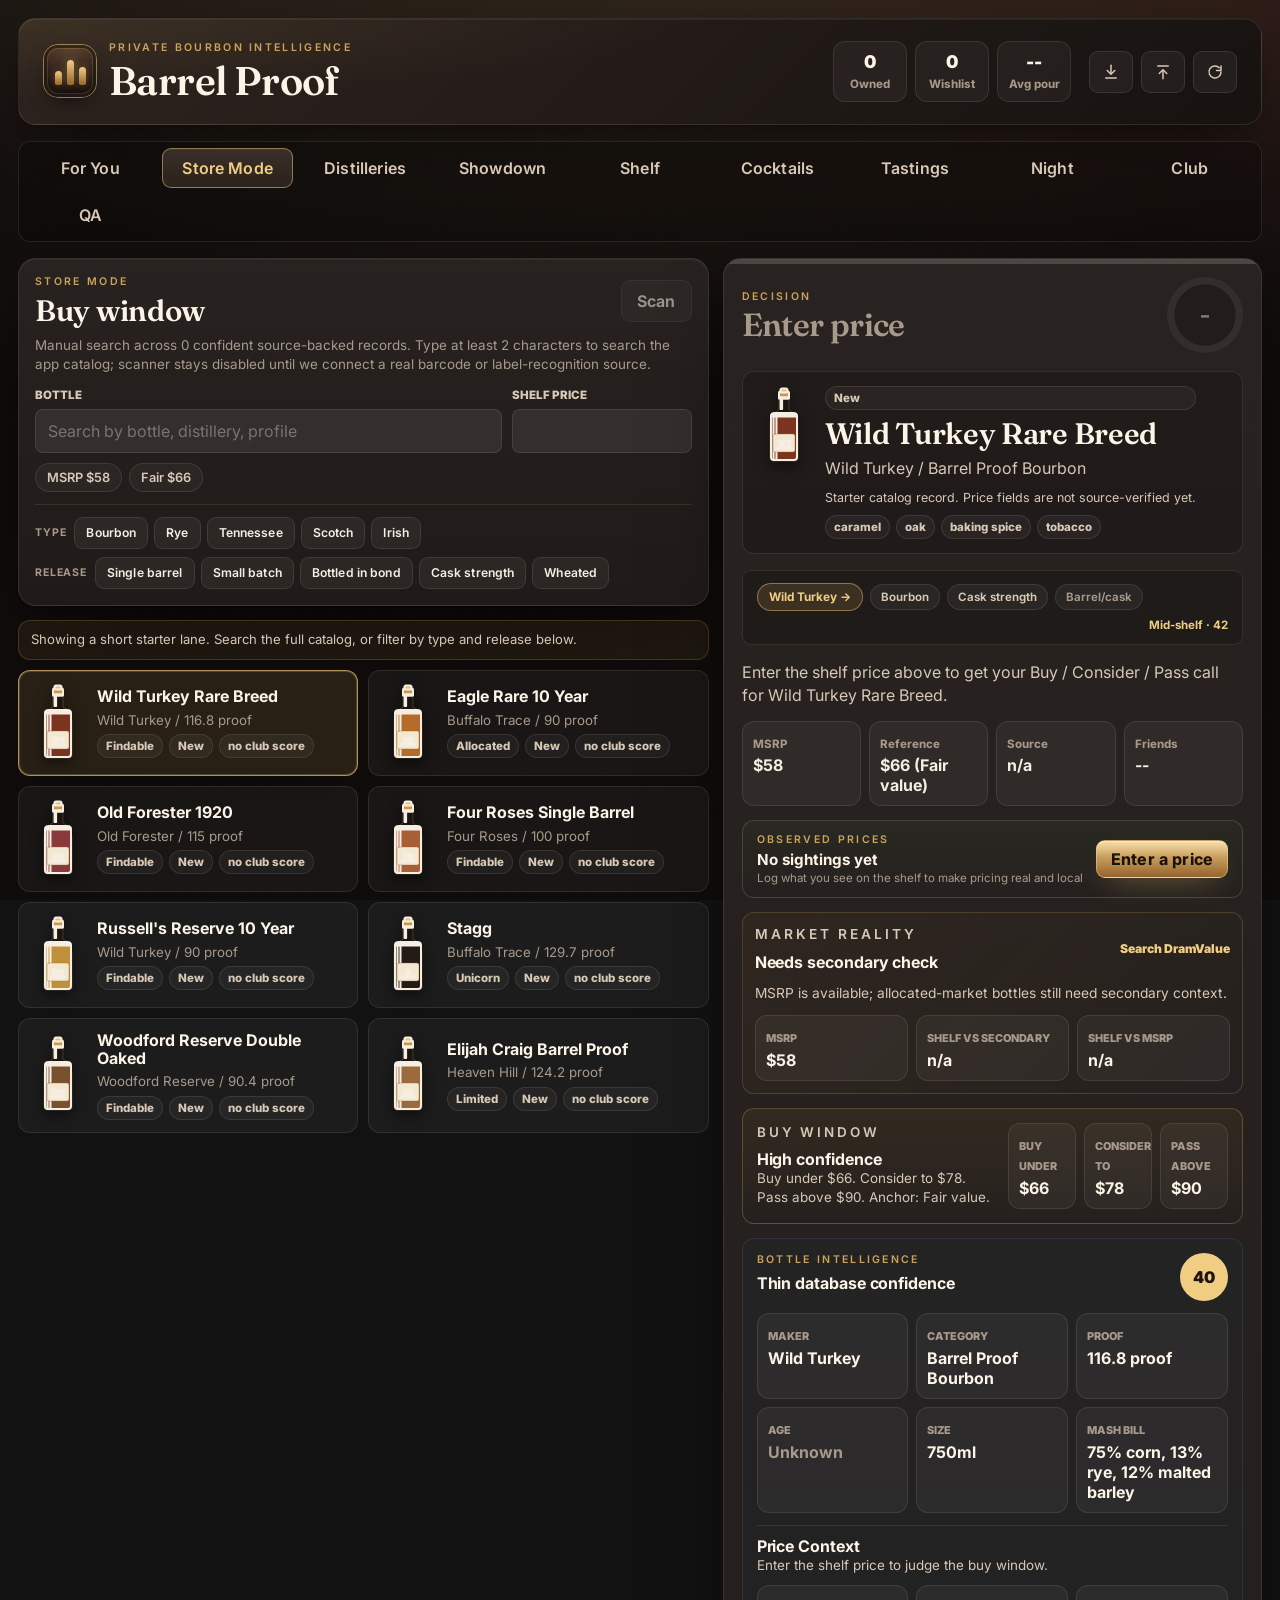
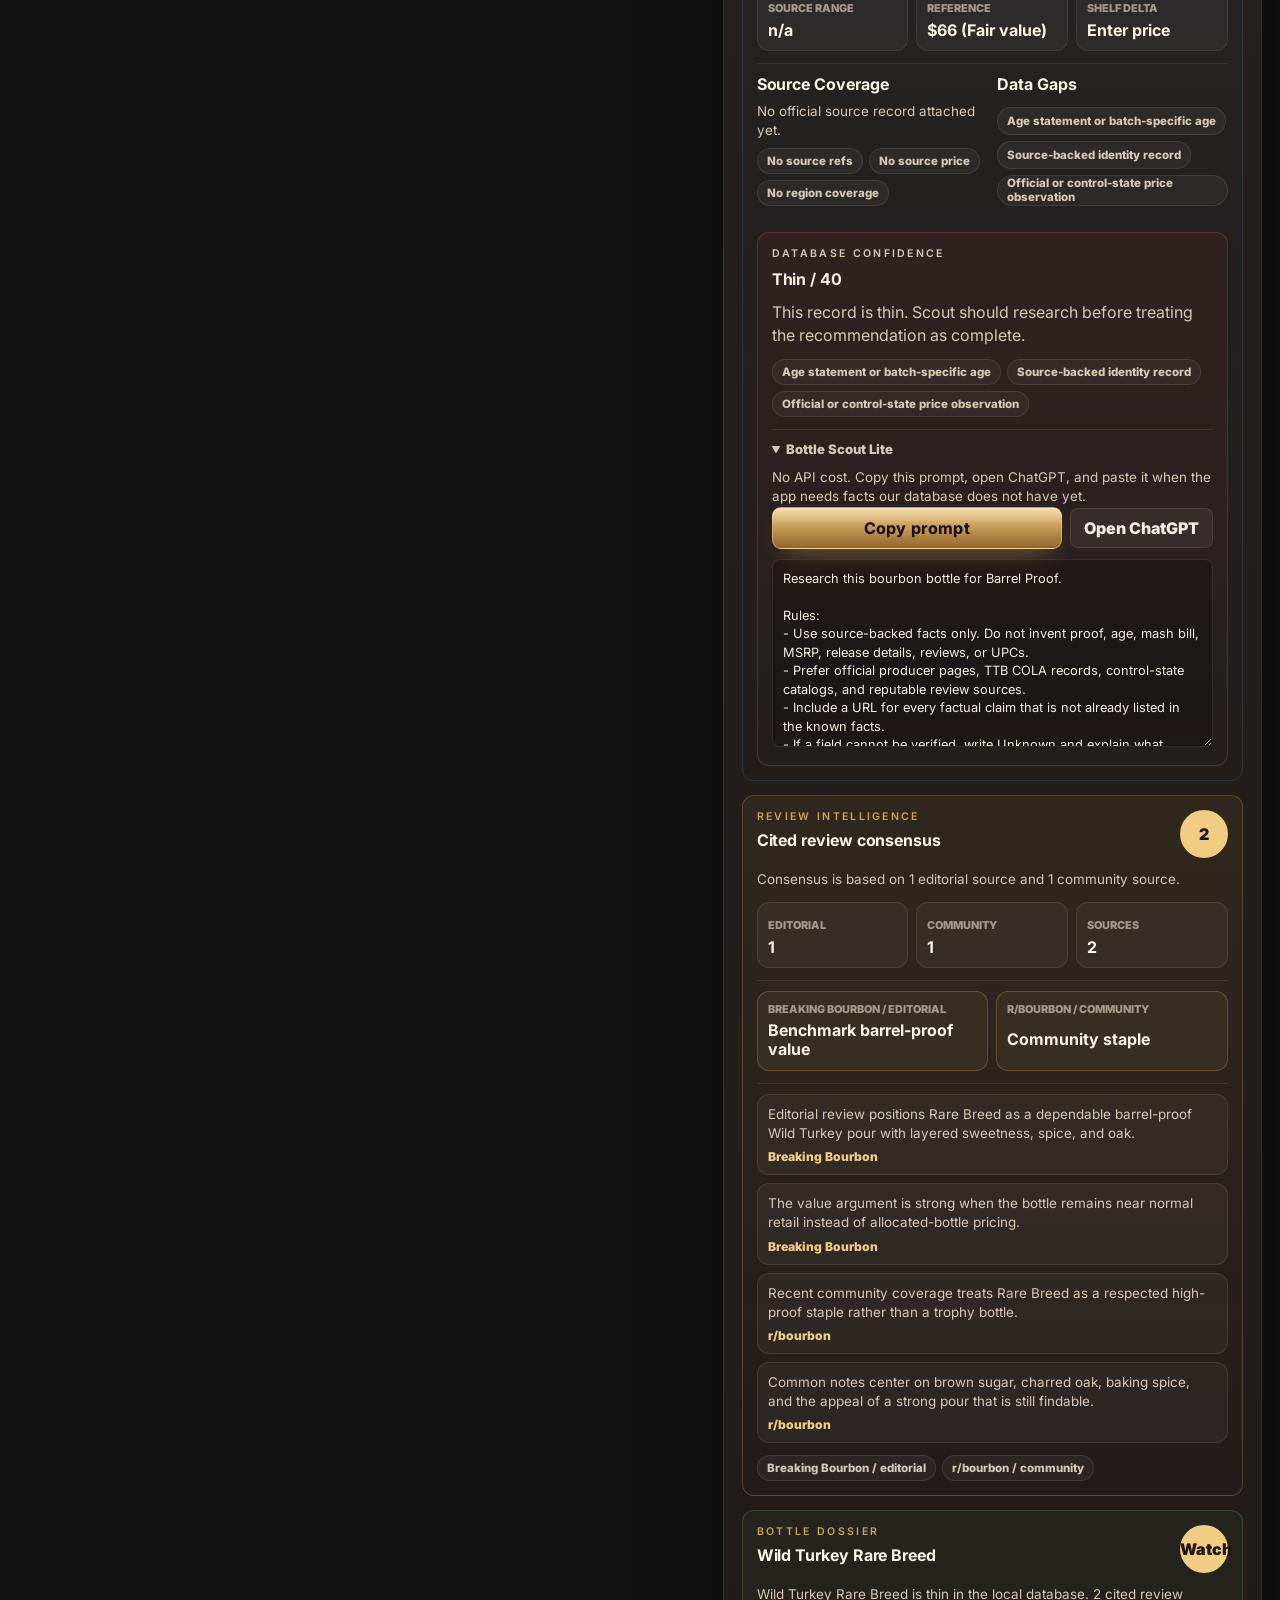
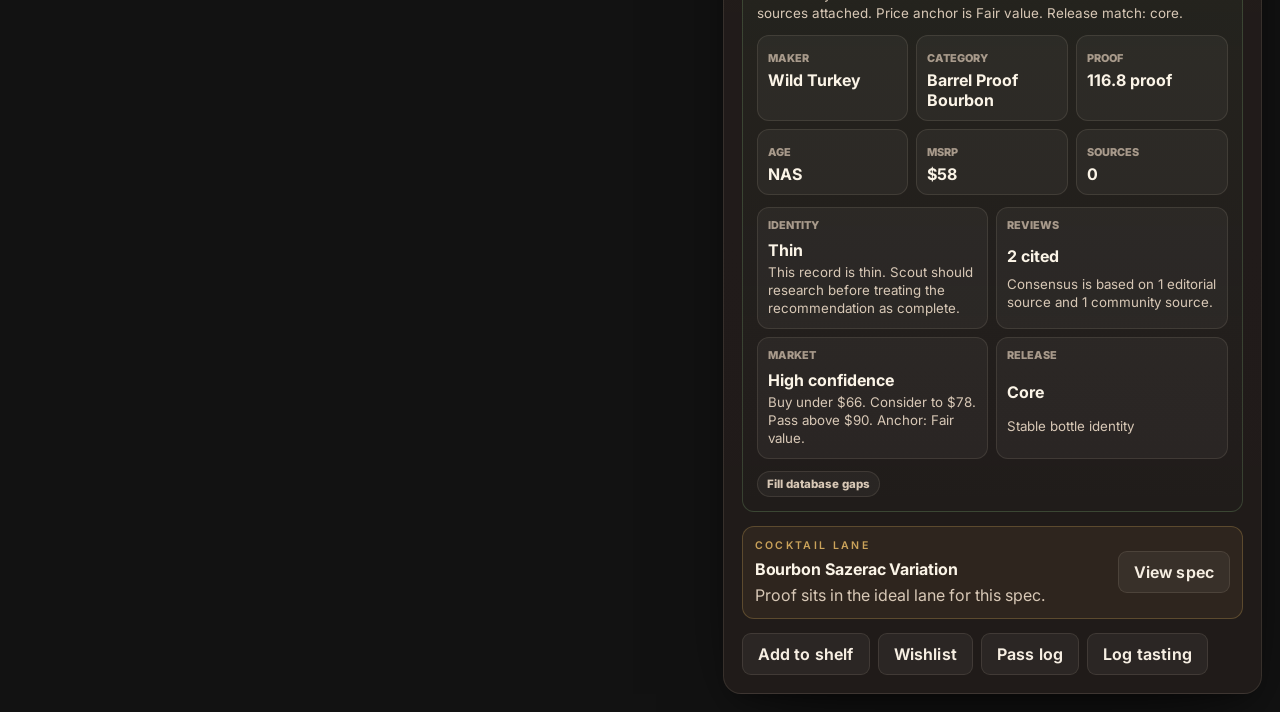
==== index.html @ cf4d53ce "Barrel Proof — initial public app (Store decisions, Club, Blind Tasting Night) Private bourbon decis" ====
<!doctype html>
<html lang="en">
  <head>
    <meta charset="utf-8">
    <meta name="viewport" content="width=device-width, initial-scale=1">
    <title>Barrel Proof</title>
    <meta name="description" content="A premium bourbon decision companion for store buys, shelf tracking, tastings, and private friend signals.">
    <meta name="theme-color" content="#120d0b">
    <link rel="manifest" href="./manifest.json">
    <link rel="icon" type="image/svg+xml" href="./icon.svg">
    <link rel="preconnect" href="https://fonts.googleapis.com">
    <link rel="preconnect" href="https://fonts.gstatic.com" crossorigin>
    <link rel="stylesheet" href="https://fonts.googleapis.com/css2?family=Fraunces:opsz,wght@9..144,400;9..144,500;9..144,600;9..144,700;9..144,900&family=Inter:wght@400;500;600;700;800&display=swap">
    <link rel="stylesheet" href="./styles.css">
    <script src="./src/data/bottles.js" defer></script>
    <script src="./src/data/friends.js" defer></script>
    <script src="./src/data/cocktails.js" defer></script>
    <script src="./src/data/reviews.js" defer></script>
    <script src="./src/data/curated.js" defer></script>
    <script src="./src/data/bottle-images.js" defer></script>
    <script src="./src/logic/catalog.js" defer></script>
    <script src="./src/logic/families.js" defer></script>
    <script src="./src/logic/showdown.js" defer></script>
    <script src="./src/logic/recommendation.js" defer></script>
    <script src="./src/logic/palate.js" defer></script>
    <script src="./src/logic/collection.js" defer></script>
    <script src="./src/logic/prices.js" defer></script>
    <script src="./src/logic/research.js" defer></script>
    <script src="./src/logic/reviews.js" defer></script>
    <script src="./src/logic/club.js" defer></script>
    <script src="./src/logic/night.js" defer></script>
    <script src="./src/logic/cocktails.js" defer></script>
    <script src="./src/storage/store.js" defer></script>
    <script src="./src/ui/render.js" defer></script>
    <script src="./src/main.js" defer></script>
  </head>
  <body>
    <div id="app" class="app-shell"></div>
  </body>
</html>
---- styles.css ----
:root {
  color-scheme: dark;
  --bg: #0e0b0a;
  --bg-soft: #171210;
  --panel: #1c1614;
  --panel-strong: #251d19;
  --panel-raise: #2c221c;
  --ink: #f6eee2;
  --muted: #a89a8b;
  --muted-strong: #d8c8b6;
  --line: rgba(238, 220, 193, 0.11);
  --line-strong: rgba(238, 220, 193, 0.2);
  --brass: #cba35a;
  --brass-strong: #f1cd84;
  --brass-deep: #95642d;
  --oxblood: #7c2f2b;
  --green: #4f8c63;
  --blue: #5a7e9b;
  --cream: #fbf4e7;
  --shadow: 0 30px 80px -30px rgba(0, 0, 0, 0.72), 0 10px 26px -14px rgba(0, 0, 0, 0.55);
  --shadow-soft: 0 18px 48px -26px rgba(0, 0, 0, 0.6);
  --radius: 12px;
  --radius-sm: 9px;
  --radius-lg: 18px;
  --display: "Fraunces", "Hoefler Text", Georgia, "Times New Roman", serif;
  --sans: "Inter", ui-sans-serif, system-ui, -apple-system, BlinkMacSystemFont, "Segoe UI", sans-serif;
  font-family: var(--sans);
}

* {
  box-sizing: border-box;
}

body {
  position: relative;
  margin: 0;
  min-width: 320px;
  min-height: 100vh;
  background:
    radial-gradient(125% 85% at 50% -12%, rgba(203, 163, 90, 0.15), transparent 55%),
    radial-gradient(95% 65% at 102% -5%, rgba(124, 47, 43, 0.18), transparent 60%),
    linear-gradient(180deg, var(--bg-soft), var(--bg) 42%);
  background-attachment: fixed;
  color: var(--ink);
  -webkit-font-smoothing: antialiased;
  text-rendering: optimizeLegibility;
}

/* Fine film-grain texture for warmth/depth (premium tactile feel) */
body::before {
  content: "";
  position: fixed;
  inset: 0;
  z-index: -1;
  pointer-events: none;
  opacity: 0.5;
  background-image: url("data:image/svg+xml,%3Csvg xmlns='http://www.w3.org/2000/svg' width='160' height='160'%3E%3Cfilter id='n'%3E%3CfeTurbulence type='fractalNoise' baseFrequency='0.85' numOctaves='2' stitchTiles='stitch'/%3E%3C/filter%3E%3Crect width='100%25' height='100%25' filter='url(%23n)' opacity='0.035'/%3E%3C/svg%3E");
}

button,
input,
select,
textarea {
  font: inherit;
}

button {
  cursor: pointer;
}

svg {
  width: 18px;
  height: 18px;
  fill: none;
  stroke: currentColor;
  stroke-width: 2;
  stroke-linecap: round;
  stroke-linejoin: round;
}

.app-shell {
  width: min(1440px, 100%);
  margin: 0 auto;
  padding: 18px;
}

.boot-panel {
  display: flex;
  align-items: center;
  gap: 14px;
  min-height: 180px;
  padding: 18px;
  border: 1px solid var(--line);
  border-radius: var(--radius);
  background:
    linear-gradient(135deg, rgba(42, 33, 29, 0.96), rgba(25, 20, 18, 0.96)),
    var(--panel);
  box-shadow: var(--shadow);
}

.boot-panel p:not(.eyebrow) {
  color: var(--muted);
  margin-top: 8px;
}

.boot-error .boot-error-detail {
  margin-top: 10px;
  padding: 8px 10px;
  border-radius: 8px;
  background: rgba(0, 0, 0, 0.28);
  border: 1px solid var(--line);
  color: var(--muted);
  font-family: ui-monospace, SFMono-Regular, Menlo, monospace;
  font-size: 12px;
  word-break: break-word;
}

.boot-actions {
  display: flex;
  flex-wrap: wrap;
  gap: 10px;
  margin-top: 14px;
}

.app-header {
  display: grid;
  grid-template-columns: minmax(0, 1fr) auto auto;
  align-items: center;
  gap: 18px;
  padding: 22px 24px;
  border: 1px solid var(--line);
  border-radius: var(--radius-lg);
  background:
    radial-gradient(120% 160% at 0% 0%, rgba(203, 163, 90, 0.1), transparent 45%),
    linear-gradient(135deg, rgba(46, 36, 31, 0.96), rgba(23, 18, 16, 0.96)),
    var(--panel);
  box-shadow: var(--shadow), inset 0 1px 0 rgba(255, 255, 255, 0.06);
}

.brand {
  display: flex;
  align-items: center;
  min-width: 0;
  gap: 12px;
}

.brand-mark {
  position: relative;
  display: grid;
  align-items: end;
  justify-content: center;
  grid-template-columns: repeat(3, 7px);
  gap: 5px;
  width: 54px;
  height: 54px;
  padding: 0 0 13px;
  border-radius: 15px;
  background:
    radial-gradient(130% 120% at 50% 0%, rgba(241, 205, 132, 0.2), transparent 62%),
    linear-gradient(180deg, #3c251d, #150e0c);
  box-shadow:
    inset 0 0 0 1px rgba(241, 205, 132, 0.55),
    inset 0 0 0 4px rgba(18, 12, 10, 0.65),
    inset 0 0 0 5px rgba(241, 205, 132, 0.16),
    0 10px 22px -10px rgba(0, 0, 0, 0.75);
}

.brand-mark span {
  display: block;
  width: 7px;
  border-radius: 4px 4px 2px 2px;
  background: linear-gradient(180deg, var(--brass-strong), var(--brass-deep));
  box-shadow: 0 0 9px rgba(241, 205, 132, 0.3);
}

.brand-mark span:nth-child(1) {
  height: 14px;
}

.brand-mark span:nth-child(2) {
  height: 25px;
}

.brand-mark span:nth-child(3) {
  height: 18px;
}

.eyebrow {
  margin: 0 0 7px;
  color: var(--brass);
  font-size: 0.66rem;
  font-weight: 600;
  letter-spacing: 0.22em;
  text-transform: uppercase;
}

h1,
h2,
h3,
p {
  margin: 0;
}

h1,
h2 {
  font-family: var(--display);
  font-optical-sizing: auto;
  color: var(--cream);
  font-weight: 600;
}

h1 {
  font-size: clamp(1.85rem, 4.4vw, 2.5rem);
  line-height: 1.02;
  letter-spacing: -0.015em;
}

h2 {
  font-size: clamp(1.3rem, 3vw, 1.85rem);
  line-height: 1.06;
  letter-spacing: -0.01em;
}

h3 {
  font-size: 1rem;
  letter-spacing: -0.005em;
}

.header-stats {
  display: grid;
  grid-template-columns: repeat(3, minmax(74px, 1fr));
  gap: 8px;
}

.header-stats div,
.decision-metrics div,
.insight-card {
  border: 1px solid var(--line);
  border-radius: var(--radius);
  background: rgba(255, 255, 255, 0.045);
}

.header-stats div {
  padding: 9px 10px;
  text-align: center;
}

.header-stats span,
.insight-card strong {
  display: block;
  color: var(--cream);
  font-size: 1.1rem;
  font-weight: 900;
}

.header-stats small,
.decision-metrics span,
.insight-card span,
.insight-card small {
  color: var(--muted);
  font-size: 0.72rem;
  font-weight: 750;
}

.header-actions {
  display: flex;
  gap: 8px;
}

.icon-button,
.ghost-button,
.primary-button,
.tab-button,
.filter-button,
.scan-button,
.tag-picker button {
  min-height: 42px;
  border: 1px solid var(--line);
  border-radius: var(--radius-sm);
  color: var(--ink);
  background: rgba(255, 255, 255, 0.05);
  transition: transform 180ms cubic-bezier(0.2, 0.7, 0.2, 1), border-color 180ms ease,
    background 180ms ease, box-shadow 180ms ease, color 180ms ease;
}

.icon-button {
  display: inline-grid;
  width: 44px;
  place-items: center;
  color: var(--muted-strong);
}

.ghost-button,
.primary-button,
.filter-button,
.scan-button,
.tag-picker button {
  padding: 0 15px;
  font-weight: 650;
  letter-spacing: 0.01em;
}

.primary-button {
  width: 100%;
  border-color: rgba(241, 205, 132, 0.55);
  background:
    linear-gradient(180deg, rgba(255, 255, 255, 0.32), transparent 42%),
    linear-gradient(180deg, var(--brass-strong), var(--brass-deep));
  color: #1b110b;
  font-weight: 750;
  box-shadow: 0 12px 28px -14px rgba(203, 163, 90, 0.8), inset 0 1px 0 rgba(255, 255, 255, 0.35);
}

.primary-button:hover {
  transform: translateY(-1px);
  box-shadow: 0 16px 34px -14px rgba(203, 163, 90, 0.92), inset 0 1px 0 rgba(255, 255, 255, 0.4);
}

.ghost-button:hover,
.icon-button:hover,
.tab-button:hover,
.filter-button:hover,
.tag-picker button:hover {
  transform: translateY(-1px);
  border-color: rgba(241, 205, 132, 0.4);
  background: rgba(241, 205, 132, 0.07);
  color: var(--ink);
}

.ghost-button.active,
.filter-button.active,
.tag-picker button.active {
  border-color: rgba(241, 205, 132, 0.6);
  background: rgba(203, 163, 90, 0.16);
  color: var(--brass-strong);
  box-shadow: inset 0 0 0 1px rgba(241, 205, 132, 0.18);
}

.scan-button:disabled {
  cursor: not-allowed;
  opacity: 0.56;
}

.tabbar {
  display: grid;
  grid-template-columns: repeat(9, minmax(0, 1fr));
  gap: 7px;
  margin: 16px 0;
  padding: 6px;
  border: 1px solid var(--line);
  border-radius: var(--radius);
  background: rgba(0, 0, 0, 0.22);
}

.tab-button {
  min-height: 40px;
  padding: 0 10px;
  border-color: transparent;
  background: transparent;
  color: var(--muted-strong);
  font-weight: 600;
  letter-spacing: 0.01em;
}

.tab-button.active {
  border-color: rgba(241, 205, 132, 0.5);
  background:
    linear-gradient(180deg, rgba(255, 255, 255, 0.06), transparent),
    var(--panel-raise);
  color: var(--brass-strong);
  box-shadow: var(--shadow-soft), inset 0 1px 0 rgba(255, 255, 255, 0.05);
}

.store-grid {
  display: grid;
  grid-template-columns: minmax(0, 1.05fr) minmax(360px, 0.82fr);
  gap: 14px;
  align-items: start;
}

.store-left,
.section-stack,
.tasting-layout,
.club-layout,
.qa-layout {
  display: grid;
  gap: 14px;
}

.search-panel,
.decision-panel,
.tasting-form,
.club-rankings,
.qa-panel {
  border: 1px solid var(--line);
  border-radius: var(--radius-lg);
  background:
    linear-gradient(180deg, rgba(255, 255, 255, 0.05), rgba(255, 255, 255, 0.018)),
    var(--panel);
  box-shadow: var(--shadow), inset 0 1px 0 rgba(255, 255, 255, 0.05);
}

.search-panel,
.tasting-form,
.club-rankings,
.qa-panel {
  padding: 16px;
}

.panel-heading {
  display: flex;
  align-items: center;
  justify-content: space-between;
  gap: 12px;
  margin-bottom: 14px;
}

.source-note {
  margin: -4px 0 14px;
  color: var(--muted);
  font-size: 0.84rem;
  line-height: 1.4;
}

.source-line {
  color: var(--muted);
  font-size: 0.78rem;
  line-height: 1.35;
}

.search-row,
.form-pair {
  display: grid;
  grid-template-columns: minmax(0, 1fr) 180px;
  gap: 10px;
}

.field {
  display: grid;
  gap: 7px;
}

.field span {
  color: var(--muted-strong);
  font-size: 0.72rem;
  font-weight: 850;
  text-transform: uppercase;
}

.field input,
.field select,
.field textarea {
  width: 100%;
  min-height: 44px;
  border: 1px solid var(--line);
  border-radius: 8px;
  padding: 10px 12px;
  color: var(--ink);
  background: rgba(255, 255, 255, 0.075);
  outline: 0;
}

.field textarea {
  resize: vertical;
}

.field input:focus,
.field select:focus,
.field textarea:focus {
  border-color: rgba(240, 201, 120, 0.58);
  box-shadow: 0 0 0 3px rgba(210, 168, 91, 0.14);
}

.bottle-list {
  display: grid;
  grid-template-columns: repeat(auto-fit, minmax(280px, 1fr));
  gap: 10px;
}

.result-summary {
  grid-column: 1 / -1;
  padding: 10px 12px;
  border: 1px solid rgba(210, 168, 91, 0.22);
  border-radius: var(--radius);
  color: var(--muted-strong);
  background: rgba(210, 168, 91, 0.08);
  font-size: 0.82rem;
  line-height: 1.35;
}

.mini-bottle {
  display: grid;
  grid-template-columns: 54px minmax(0, 1fr);
  gap: 12px;
  align-items: center;
  min-height: 104px;
  padding: 12px;
  border: 1px solid var(--line);
  border-radius: var(--radius);
  background: rgba(255, 255, 255, 0.045);
  color: var(--ink);
  text-align: left;
}

.mini-bottle.active {
  border-color: rgba(240, 201, 120, 0.68);
  background: rgba(210, 168, 91, 0.13);
}

.mini-main {
  display: grid;
  gap: 5px;
  min-width: 0;
}

.mini-main strong,
.shelf-card h3,
.tasting-card h3,
.friend-card h3 {
  color: var(--cream);
  line-height: 1.15;
}

.mini-main small,
.shelf-card p,
.tasting-card p,
.friend-card p,
.rank-row small {
  color: var(--muted);
  line-height: 1.4;
}

.mini-tags,
.hero-tags {
  display: flex;
  flex-wrap: wrap;
  gap: 6px;
}

.mini-tags span,
.hero-tags span,
.status-pill {
  display: inline-flex;
  align-items: center;
  min-height: 24px;
  border: 1px solid var(--line);
  border-radius: 999px;
  padding: 0 8px;
  color: var(--muted-strong);
  background: rgba(255, 255, 255, 0.045);
  font-size: 0.72rem;
  font-weight: 800;
}

.decision-panel {
  position: sticky;
  top: 14px;
  overflow: hidden;
  padding: 18px;
}

.decision-panel::before {
  content: "";
  position: absolute;
  inset: 0 0 auto;
  height: 5px;
  background: var(--brass);
}

.decision-buy::before {
  background: #5d9b6b;
}

.decision-pass::before {
  background: #b24b44;
}

.decision-awaiting::before {
  background: rgba(255, 255, 255, 0.16);
}

.decision-awaiting .decision-topline strong {
  font-size: clamp(1.4rem, 4vw, 2rem);
  color: var(--muted);
}

.decision-awaiting .confidence-ring {
  opacity: 0.45;
}

.decision-topline,
.bottle-hero,
.shelf-card-top,
.tasting-card,
.rank-row {
  display: flex;
  align-items: center;
  gap: 14px;
}

.decision-topline {
  justify-content: space-between;
  margin-bottom: 18px;
}

.decision-topline strong {
  display: block;
  font-family: var(--display);
  font-optical-sizing: auto;
  color: var(--cream);
  font-size: clamp(2.3rem, 6.4vw, 3.7rem);
  font-weight: 600;
  line-height: 0.94;
  letter-spacing: -0.02em;
}

.confidence-ring {
  --score: 50;
  display: grid;
  width: 76px;
  aspect-ratio: 1;
  place-items: center;
  border-radius: 50%;
  background:
    radial-gradient(circle at center, var(--panel) 56%, transparent 58%),
    conic-gradient(var(--brass-strong) calc(var(--score) * 1%), rgba(255, 255, 255, 0.12) 0);
}

.confidence-ring span {
  font-weight: 950;
}

.bottle-hero {
  align-items: stretch;
  margin-bottom: 16px;
  padding: 14px;
  border: 1px solid var(--line);
  border-radius: var(--radius);
  background: rgba(0, 0, 0, 0.16);
}

.bottle-copy {
  display: grid;
  align-content: center;
  gap: 8px;
  min-width: 0;
}

.bottle-copy p,
.decision-summary {
  color: var(--muted-strong);
  line-height: 1.45;
}

.decision-summary {
  margin-bottom: 14px;
}

.trust-stack {
  display: grid;
  grid-template-columns: repeat(4, minmax(0, 1fr));
  gap: 8px;
  margin: 12px 0 14px;
}

.trust-chip {
  min-width: 0;
  padding: 10px;
  border: 1px solid var(--line);
  border-radius: var(--radius);
  background: rgba(255, 255, 255, 0.045);
}

.trust-chip span,
.trust-chip small {
  display: block;
  color: var(--muted);
  font-size: 0.68rem;
  font-weight: 850;
  text-transform: uppercase;
}

.trust-chip strong {
  display: block;
  overflow-wrap: anywhere;
  margin: 4px 0 2px;
  color: var(--cream);
  line-height: 1.15;
}

.trust-chip small {
  color: var(--muted-strong);
  text-transform: none;
  line-height: 1.25;
}

.trust-strong {
  border-color: rgba(112, 151, 104, 0.42);
  background: rgba(112, 151, 104, 0.12);
}

.trust-partial {
  border-color: rgba(210, 168, 91, 0.38);
  background: rgba(210, 168, 91, 0.1);
}

.trust-thin {
  border-color: rgba(190, 93, 65, 0.36);
  background: rgba(190, 93, 65, 0.1);
}

.decision-metrics {
  display: grid;
  grid-template-columns: repeat(4, minmax(0, 1fr));
  gap: 8px;
  margin-bottom: 14px;
}

.decision-metrics div {
  padding: 10px;
}

.decision-metrics strong {
  display: block;
  margin-top: 3px;
}

.source-intel {
  display: grid;
  gap: 10px;
  margin-bottom: 14px;
  padding: 12px;
  border: 1px solid rgba(64, 93, 118, 0.34);
  border-radius: var(--radius);
  background: rgba(64, 93, 118, 0.1);
}

.source-intel h3 {
  color: var(--cream);
}

.source-intel p {
  color: var(--muted);
  font-size: 0.82rem;
  line-height: 1.4;
}

.source-intel-stats {
  display: grid;
  grid-template-columns: repeat(3, minmax(0, 1fr));
  gap: 8px;
}

.source-intel-stats div {
  min-width: 0;
  padding: 9px;
  border: 1px solid var(--line);
  border-radius: var(--radius);
  background: rgba(255, 255, 255, 0.045);
}

.source-intel-stats span {
  color: var(--muted);
  font-size: 0.68rem;
  font-weight: 800;
}

.source-intel-stats strong {
  display: block;
  overflow-wrap: anywhere;
  margin-top: 3px;
  color: var(--cream);
  font-size: 0.88rem;
}

.price-window-card {
  display: grid;
  grid-template-columns: minmax(0, 1.25fr) minmax(220px, 0.75fr);
  gap: 12px;
  align-items: start;
  margin-bottom: 14px;
  padding: 14px;
  border: 1px solid rgba(210, 168, 91, 0.3);
  border-radius: var(--radius);
  background:
    linear-gradient(180deg, rgba(210, 168, 91, 0.1), rgba(255, 255, 255, 0.025)),
    rgba(0, 0, 0, 0.14);
}

.price-window-card h3 {
  color: var(--cream);
}

.price-window-card p,
.price-window-card small {
  color: var(--muted-strong);
  font-size: 0.84rem;
  line-height: 1.42;
}

.price-window-card small {
  display: block;
  margin-top: 6px;
  color: var(--muted);
}

.price-window-grid {
  display: grid;
  grid-template-columns: repeat(3, minmax(0, 1fr));
  gap: 8px;
}

.price-window-grid div {
  min-width: 0;
  padding: 10px;
  border: 1px solid var(--line);
  border-radius: var(--radius);
  background: rgba(255, 255, 255, 0.045);
}

.price-window-grid span {
  color: var(--muted);
  font-size: 0.68rem;
  font-weight: 850;
  text-transform: uppercase;
}

.price-window-grid strong {
  display: block;
  margin-top: 4px;
  color: var(--cream);
}

.price-window-low,
.price-window-thin {
  border-color: rgba(190, 93, 65, 0.34);
}

.bottle-intelligence,
.review-intelligence,
.bottle-dossier {
  display: grid;
  gap: 12px;
  margin-bottom: 14px;
  padding: 14px;
  border: 1px solid rgba(64, 93, 118, 0.34);
  border-radius: var(--radius);
  background:
    linear-gradient(180deg, rgba(64, 93, 118, 0.12), rgba(255, 255, 255, 0.025)),
    rgba(0, 0, 0, 0.14);
}

.intel-heading,
.intel-price,
.intel-two-up {
  display: grid;
  gap: 10px;
}

.intel-heading {
  grid-template-columns: minmax(0, 1fr) auto;
  align-items: start;
}

.intel-heading h3,
.intel-price h3,
.intel-two-up h3,
.intel-source-list h3 {
  color: var(--cream);
}

.intel-heading > strong {
  display: grid;
  width: 48px;
  aspect-ratio: 1;
  place-items: center;
  border-radius: 50%;
  color: #1d1512;
  background: var(--brass-strong);
  font-weight: 950;
}

.intel-facts,
.intel-stat-row {
  display: grid;
  grid-template-columns: repeat(3, minmax(0, 1fr));
  gap: 8px;
}

.intel-facts div,
.intel-stat-row div {
  min-width: 0;
  padding: 10px;
  border: 1px solid var(--line);
  border-radius: var(--radius);
  background: rgba(255, 255, 255, 0.045);
}

.intel-facts span,
.intel-stat-row span {
  color: var(--muted);
  font-size: 0.68rem;
  font-weight: 850;
  text-transform: uppercase;
}

.intel-facts strong,
.intel-stat-row strong {
  display: block;
  overflow-wrap: anywhere;
  margin-top: 4px;
  color: var(--cream);
  line-height: 1.25;
}

.intel-facts .is-missing strong {
  color: var(--muted);
}

.intel-price {
  padding-top: 10px;
  border-top: 1px solid var(--line);
}

.intel-price p,
.intel-two-up p,
.intel-source-list p,
.review-intelligence > p,
.review-takeaways p {
  color: var(--muted-strong);
  font-size: 0.84rem;
  line-height: 1.42;
}

.intel-two-up {
  grid-template-columns: repeat(2, minmax(0, 1fr));
  padding-top: 10px;
  border-top: 1px solid var(--line);
}

.intel-two-up > div,
.intel-source-list {
  display: grid;
  gap: 8px;
  min-width: 0;
}

.intel-tags {
  display: flex;
  flex-wrap: wrap;
  gap: 6px;
}

.intel-tags span {
  display: inline-flex;
  align-items: center;
  min-height: 26px;
  border: 1px solid var(--line);
  border-radius: 999px;
  padding: 0 9px;
  color: var(--muted-strong);
  background: rgba(255, 255, 255, 0.045);
  font-size: 0.72rem;
  font-weight: 800;
}

.intel-source-list {
  padding-top: 10px;
  border-top: 1px solid var(--line);
}

.intel-source-list p {
  display: flex;
  justify-content: space-between;
  gap: 10px;
  padding: 8px 0;
  border-top: 1px solid rgba(239, 220, 194, 0.08);
}

.intel-source-list p:first-of-type {
  border-top: 0;
}

.intel-source-list span {
  color: var(--muted);
  text-transform: capitalize;
}

.review-intelligence {
  border-color: rgba(210, 168, 91, 0.28);
  background:
    linear-gradient(180deg, rgba(210, 168, 91, 0.1), rgba(255, 255, 255, 0.025)),
    rgba(0, 0, 0, 0.14);
}

.market-reality-card {
  display: grid;
  gap: 12px;
  margin-bottom: 14px;
  padding: 12px;
  border: 1px solid rgba(210, 168, 91, 0.32);
  border-radius: var(--radius);
  background:
    linear-gradient(135deg, rgba(210, 168, 91, 0.13), rgba(111, 61, 42, 0.11)),
    rgba(0, 0, 0, 0.16);
}

.market-reality-card .intel-heading {
  align-items: center;
}

.market-reality-card h3 {
  color: var(--cream);
}

.market-reality-card p {
  color: var(--muted-strong);
  font-size: 0.86rem;
  line-height: 1.42;
}

.market-reality-card a {
  color: var(--brass-strong);
  font-size: 0.76rem;
  font-weight: 900;
  text-decoration: none;
}

.market-reality-grid {
  display: grid;
  grid-template-columns: repeat(3, minmax(0, 1fr));
  gap: 8px;
}

.market-reality-grid div {
  min-width: 0;
  padding: 10px;
  border: 1px solid var(--line);
  border-radius: var(--radius);
  background: rgba(255, 255, 255, 0.045);
}

.market-reality-grid span {
  color: var(--muted);
  font-size: 0.68rem;
  font-weight: 850;
  text-transform: uppercase;
}

.market-reality-grid strong {
  display: block;
  overflow-wrap: anywhere;
  margin-top: 4px;
  color: var(--cream);
  line-height: 1.25;
}

.market-missing {
  border-color: rgba(210, 168, 91, 0.22);
  background:
    linear-gradient(135deg, rgba(210, 168, 91, 0.08), rgba(255, 255, 255, 0.025)),
    rgba(0, 0, 0, 0.14);
}

.bottle-dossier {
  border-color: rgba(112, 151, 104, 0.3);
  background:
    linear-gradient(180deg, rgba(112, 151, 104, 0.1), rgba(255, 255, 255, 0.025)),
    rgba(0, 0, 0, 0.14);
}

.bottle-dossier > p {
  color: var(--muted-strong);
  font-size: 0.84rem;
  line-height: 1.42;
}

.dossier-grid {
  display: grid;
  grid-template-columns: repeat(3, minmax(0, 1fr));
  gap: 8px;
}

.dossier-grid div,
.dossier-lanes article {
  min-width: 0;
  padding: 10px;
  border: 1px solid var(--line);
  border-radius: var(--radius);
  background: rgba(255, 255, 255, 0.045);
}

.dossier-grid span,
.dossier-lanes span {
  color: var(--muted);
  font-size: 0.68rem;
  font-weight: 850;
  text-transform: uppercase;
}

.dossier-grid strong,
.dossier-lanes strong {
  display: block;
  overflow-wrap: anywhere;
  margin-top: 4px;
  color: var(--cream);
  line-height: 1.25;
}

.dossier-lanes {
  display: grid;
  grid-template-columns: repeat(2, minmax(0, 1fr));
  gap: 8px;
}

.dossier-lanes article {
  display: grid;
  gap: 4px;
}

.dossier-lanes small {
  color: var(--muted-strong);
  line-height: 1.35;
}

.review-takeaways {
  display: grid;
  gap: 8px;
  padding-top: 10px;
  border-top: 1px solid var(--line);
}

.review-verdicts {
  display: grid;
  grid-template-columns: repeat(2, minmax(0, 1fr));
  gap: 8px;
  padding-top: 10px;
  border-top: 1px solid var(--line);
}

.review-verdicts a {
  display: grid;
  gap: 5px;
  min-width: 0;
  padding: 10px;
  border: 1px solid rgba(210, 168, 91, 0.28);
  border-radius: var(--radius);
  background: rgba(210, 168, 91, 0.08);
  color: inherit;
  text-decoration: none;
}

.review-verdicts span {
  color: var(--muted);
  font-size: 0.68rem;
  font-weight: 850;
  text-transform: uppercase;
}

.review-verdicts strong {
  color: var(--cream);
  line-height: 1.24;
  overflow-wrap: anywhere;
}

.review-takeaways article {
  display: grid;
  gap: 6px;
  padding: 10px;
  border: 1px solid var(--line);
  border-radius: var(--radius);
  background: rgba(255, 255, 255, 0.045);
}

.review-takeaways a {
  color: var(--brass-strong);
  font-size: 0.76rem;
  font-weight: 850;
  text-decoration: none;
}

.reason-block {
  display: grid;
  gap: 8px;
  margin-top: 12px;
  padding: 12px;
  border: 1px solid rgba(93, 155, 107, 0.24);
  border-radius: var(--radius);
  background: rgba(93, 155, 107, 0.08);
}

.reason-block.caution {
  border-color: rgba(178, 75, 68, 0.26);
  background: rgba(178, 75, 68, 0.08);
}

.reason-block p {
  color: var(--muted-strong);
  line-height: 1.42;
}

.status-actions {
  display: flex;
  flex-wrap: wrap;
  gap: 8px;
  margin-top: 14px;
}

.cocktail-lane {
  display: grid;
  grid-template-columns: minmax(0, 1fr) auto;
  gap: 12px;
  align-items: center;
  margin-bottom: 14px;
  padding: 12px;
  border: 1px solid rgba(210, 168, 91, 0.28);
  border-radius: var(--radius);
  background: rgba(210, 168, 91, 0.08);
}

.cocktail-lane h3 {
  color: var(--cream);
  margin-bottom: 5px;
}

.cocktail-lane p:last-child {
  color: var(--muted-strong);
  line-height: 1.38;
}

.scout-panel {
  display: grid;
  gap: 12px;
  margin-top: 14px;
  padding: 14px;
  border: 1px solid rgba(64, 93, 118, 0.42);
  border-radius: var(--radius);
  background:
    linear-gradient(180deg, rgba(64, 93, 118, 0.16), rgba(255, 255, 255, 0.035)),
    rgba(0, 0, 0, 0.14);
}

.scout-strong {
  border-color: rgba(93, 155, 107, 0.34);
  background:
    linear-gradient(180deg, rgba(93, 155, 107, 0.12), rgba(255, 255, 255, 0.025)),
    rgba(0, 0, 0, 0.14);
}

.scout-partial {
  border-color: rgba(210, 168, 91, 0.36);
  background:
    linear-gradient(180deg, rgba(210, 168, 91, 0.12), rgba(255, 255, 255, 0.025)),
    rgba(0, 0, 0, 0.14);
}

.scout-thin {
  border-color: rgba(178, 75, 68, 0.36);
  background:
    linear-gradient(180deg, rgba(178, 75, 68, 0.13), rgba(255, 255, 255, 0.025)),
    rgba(0, 0, 0, 0.14);
}

.scout-panel .panel-heading {
  margin-bottom: 0;
}

.scout-panel p,
.scout-preview summary {
  color: var(--muted-strong);
  line-height: 1.42;
}

.confidence-checklist {
  display: flex;
  flex-wrap: wrap;
  gap: 6px;
}

.confidence-checklist span {
  display: inline-flex;
  align-items: center;
  min-height: 26px;
  border: 1px solid var(--line);
  border-radius: 999px;
  padding: 0 9px;
  color: var(--muted-strong);
  background: rgba(255, 255, 255, 0.045);
  font-size: 0.72rem;
  font-weight: 800;
}

.scout-actions {
  display: grid;
  grid-template-columns: minmax(0, 1fr) auto;
  gap: 8px;
  align-items: center;
}

.ghost-link {
  display: inline-grid;
  min-height: 40px;
  align-items: center;
  border: 1px solid var(--line);
  border-radius: 8px;
  padding: 0 13px;
  color: var(--ink);
  background: rgba(255, 255, 255, 0.06);
  font-weight: 850;
  text-decoration: none;
}

.ghost-link:hover {
  border-color: rgba(240, 201, 120, 0.45);
}

.scout-preview {
  border-top: 1px solid var(--line);
  padding-top: 10px;
}

.scout-preview summary {
  cursor: pointer;
  font-size: 0.82rem;
  font-weight: 850;
}

.scout-preview p {
  margin-top: 10px;
  font-size: 0.84rem;
}

.scout-preview textarea {
  width: 100%;
  margin-top: 10px;
  border: 1px solid var(--line);
  border-radius: 8px;
  padding: 10px;
  color: var(--ink);
  background: rgba(0, 0, 0, 0.22);
  font-size: 0.8rem;
  line-height: 1.45;
  resize: vertical;
}

.bottle-visual {
  position: relative;
  display: grid;
  justify-items: center;
  align-items: end;
  width: 54px;
  height: 80px;
  flex: 0 0 auto;
}

.bottle-neck {
  position: absolute;
  top: 0;
  width: 20px;
  height: 23px;
  border-radius: 5px 5px 1px 1px;
  background: linear-gradient(180deg, #f3c86f, #81542a);
}

.bottle-body {
  position: relative;
  display: grid;
  place-items: center;
  width: 44px;
  height: 62px;
  border: 1px solid rgba(255, 255, 255, 0.28);
  border-radius: 9px 9px 12px 12px;
  background: linear-gradient(160deg, rgba(255, 255, 255, 0.16), transparent 35%), var(--bottle, #a4682c);
  box-shadow: inset -8px 0 14px rgba(0, 0, 0, 0.25);
}

.bottle-label {
  display: grid;
  width: 30px;
  height: 24px;
  place-items: center;
  border-radius: 5px;
  color: #2a1711;
  background: var(--cream);
  font-size: 0.66rem;
  font-weight: 950;
}

.tone-amber {
  --bottle: #b66e2c;
}

.tone-mahogany {
  --bottle: #70301f;
}

.tone-garnet {
  --bottle: #84353a;
}

.tone-copper {
  --bottle: #a85f36;
}

.tone-gold {
  --bottle: #c7953d;
}

.tone-black {
  --bottle: #1e1715;
}

.tone-walnut {
  --bottle: #6e4a2f;
}

.tone-bronze {
  --bottle: #9b6b3d;
}

.tone-cream {
  --bottle: #d7b56b;
}

.tone-scarlet {
  --bottle: #8d2f2c;
}

.insight-grid {
  display: grid;
  grid-template-columns: repeat(4, minmax(0, 1fr));
  gap: 10px;
}

.insight-card {
  padding: 14px;
}

.insight-card strong {
  margin: 4px 0 2px;
  font-size: clamp(1.4rem, 4vw, 2rem);
}

.filter-row {
  display: flex;
  flex-wrap: wrap;
  gap: 8px;
}

.shelf-grid {
  display: grid;
  grid-template-columns: repeat(auto-fit, minmax(240px, 1fr));
  gap: 12px;
}

.shelf-card,
.friend-card {
  display: grid;
  gap: 11px;
  min-height: 250px;
  padding: 14px;
  border: 1px solid var(--line);
  border-radius: var(--radius);
  background:
    linear-gradient(180deg, rgba(255, 255, 255, 0.055), transparent),
    var(--panel);
  box-shadow: 0 16px 45px rgba(0, 0, 0, 0.2);
}

.shelf-card-top {
  justify-content: space-between;
}

.card-meter {
  overflow: hidden;
  height: 8px;
  margin-top: auto;
  border-radius: 999px;
  background: rgba(255, 255, 255, 0.1);
}

.card-meter span {
  display: block;
  height: 100%;
  border-radius: inherit;
  background: linear-gradient(90deg, #7e4534, var(--brass-strong), #5d9b6b);
}

.card-footer {
  display: flex;
  justify-content: space-between;
  gap: 12px;
  color: var(--muted-strong);
}

.card-footer small {
  color: var(--muted);
}

.tasting-layout,
.club-layout {
  grid-template-columns: minmax(320px, 0.72fr) minmax(0, 1fr);
  align-items: start;
}

/* Club is a single vertical stack: share panel, friends, group signal, rankings. */
.club-layout {
  grid-template-columns: 1fr;
  gap: 16px;
}

.club-actions {
  display: flex;
  flex-wrap: wrap;
  gap: 10px;
  margin-top: 12px;
}

.friend-card-top {
  display: flex;
  align-items: center;
  justify-content: space-between;
}

.friend-remove {
  width: 28px;
  height: 28px;
  display: grid;
  place-items: center;
  border: 1px solid var(--line);
  border-radius: 50%;
  background: transparent;
  color: var(--muted);
  font-size: 18px;
  line-height: 1;
  cursor: pointer;
}

.friend-remove:hover {
  color: var(--cream);
  border-color: var(--muted);
}

.club-consensus {
  display: grid;
  gap: 8px;
}

.club-consensus-row {
  display: flex;
  align-items: baseline;
  justify-content: space-between;
  gap: 12px;
  padding: 8px 10px;
  border: 1px solid var(--line);
  border-radius: 10px;
  background: rgba(255, 255, 255, 0.03);
}

.club-consensus-row strong {
  color: var(--cream);
}

.club-consensus-row span {
  color: var(--muted);
  font-size: 0.82rem;
  white-space: nowrap;
}

/* ---------- Tasting Night (blind flight) ---------- */
.night-layout {
  gap: 16px;
}

.night-chosen {
  display: flex;
  flex-wrap: wrap;
  gap: 8px;
  margin: 4px 0 12px;
}

.night-chip {
  display: inline-flex;
  align-items: center;
  gap: 8px;
  padding: 6px 6px 6px 12px;
  border: 1px solid var(--line);
  border-radius: 999px;
  background: rgba(255, 255, 255, 0.04);
  color: var(--cream);
  font-size: 0.85rem;
}

.night-chip button {
  width: 20px;
  height: 20px;
  display: grid;
  place-items: center;
  border: none;
  border-radius: 50%;
  background: rgba(255, 255, 255, 0.08);
  color: var(--muted);
  cursor: pointer;
  line-height: 1;
}

.night-chip button:hover {
  color: var(--cream);
}

.night-results {
  display: grid;
  gap: 6px;
  margin-top: 8px;
}

.night-result {
  display: grid;
  gap: 2px;
  text-align: left;
  padding: 9px 12px;
  border: 1px solid var(--line);
  border-radius: 10px;
  background: rgba(255, 255, 255, 0.03);
  color: var(--cream);
  cursor: pointer;
}

.night-result:hover {
  border-color: var(--brass);
}

.night-result small {
  color: var(--muted);
}

.night-add-taster {
  display: flex;
  align-items: flex-end;
  gap: 10px;
}

.night-add-taster .field {
  flex: 1;
}

.night-glasses {
  display: grid;
  grid-template-columns: repeat(auto-fill, minmax(240px, 1fr));
  gap: 12px;
}

.night-glass {
  display: flex;
  gap: 14px;
  padding: 14px;
  border: 1px solid var(--line);
  border-radius: var(--radius);
  background:
    linear-gradient(180deg, rgba(255, 255, 255, 0.05), transparent),
    var(--panel);
}

.night-glass-letter {
  flex: 0 0 auto;
  width: 52px;
  height: 52px;
  display: grid;
  place-items: center;
  border-radius: 14px;
  background: rgba(203, 163, 90, 0.16);
  border: 1px solid rgba(241, 205, 132, 0.4);
  color: var(--brass-strong);
  font-family: var(--display);
  font-size: 1.7rem;
  font-weight: 700;
}

.night-glass-scores {
  flex: 1;
  display: grid;
  gap: 8px;
}

.night-score {
  display: flex;
  align-items: center;
  justify-content: space-between;
  gap: 10px;
}

.night-score span {
  color: var(--muted);
  font-size: 0.85rem;
}

.night-score input {
  width: 84px;
}

.night-headline {
  margin-top: 6px;
  font-family: var(--display);
  font-size: 1.15rem;
  color: var(--brass-strong);
}

.night-ranking {
  display: grid;
  gap: 10px;
}

.night-rank {
  display: flex;
  align-items: center;
  gap: 14px;
  padding: 12px 14px;
  border: 1px solid var(--line);
  border-radius: var(--radius);
  background: var(--panel);
}

.night-rank.winner {
  border-color: rgba(241, 205, 132, 0.55);
  background:
    linear-gradient(135deg, rgba(203, 163, 90, 0.16), transparent 60%),
    var(--panel);
}

.night-rank-pos {
  flex: 0 0 auto;
  width: 30px;
  height: 30px;
  display: grid;
  place-items: center;
  border-radius: 50%;
  background: rgba(255, 255, 255, 0.07);
  font-weight: 800;
}

.night-rank.winner .night-rank-pos {
  background: var(--brass-strong);
  color: #1a120c;
}

.night-rank-main {
  flex: 1;
  min-width: 0;
}

.night-rank-main strong {
  color: var(--cream);
}

.night-rank-main small {
  display: block;
  color: var(--muted);
}

.night-rank-scores {
  display: flex;
  flex-wrap: wrap;
  gap: 6px;
  margin-top: 5px;
}

.night-rank-scores span {
  padding: 1px 7px;
  border-radius: 999px;
  background: rgba(255, 255, 255, 0.06);
  font-size: 0.74rem;
  color: var(--muted-strong);
}

.night-rank-avg {
  flex: 0 0 auto;
  font-family: var(--display);
  font-size: 1.5rem;
  color: var(--cream);
}

.night-history {
  display: grid;
  gap: 8px;
}

.night-history-row {
  display: flex;
  align-items: center;
  justify-content: space-between;
  gap: 12px;
  padding: 9px 12px;
  border: 1px solid var(--line);
  border-radius: 10px;
}

.night-history-row small {
  display: block;
  color: var(--muted);
  font-size: 0.78rem;
}

.night-history-row b {
  color: var(--brass-strong);
}

/* ---------- Quick-tap price chips (store aisle) ---------- */
.price-chips {
  display: flex;
  flex-wrap: wrap;
  gap: 7px;
  margin-top: 10px;
}

.price-chip {
  padding: 6px 11px;
  border: 1px solid var(--line);
  border-radius: 999px;
  background: rgba(255, 255, 255, 0.04);
  color: var(--muted-strong);
  font-size: 0.8rem;
  font-weight: 600;
  cursor: pointer;
}

.price-chip:hover {
  border-color: var(--brass);
  color: var(--cream);
}

.price-chip.active {
  border-color: var(--brass-strong);
  background: rgba(203, 163, 90, 0.18);
  color: var(--cream);
}

.tag-picker {
  display: flex;
  flex-wrap: wrap;
  gap: 7px;
}

.tasting-list {
  display: grid;
  gap: 10px;
}

.tasting-card {
  justify-content: space-between;
  padding: 16px;
  border: 1px solid var(--line);
  border-radius: var(--radius);
  background: var(--panel);
}

.tasting-card > div {
  display: grid;
  gap: 8px;
}

.tasting-card > strong {
  display: grid;
  min-width: 58px;
  height: 58px;
  place-items: center;
  border-radius: 50%;
  color: #1d1512;
  background: var(--brass-strong);
  font-size: 1.3rem;
}

.friend-grid {
  display: grid;
  grid-template-columns: repeat(auto-fit, minmax(220px, 1fr));
  gap: 12px;
}

.cocktail-layout {
  display: grid;
  grid-template-columns: minmax(0, 1fr) minmax(380px, 0.82fr);
  gap: 14px;
  align-items: start;
}

.cocktail-list {
  display: grid;
  gap: 14px;
}

.cocktail-card-grid {
  display: grid;
  grid-template-columns: repeat(auto-fit, minmax(260px, 1fr));
  gap: 10px;
}

.cocktail-card {
  display: grid;
  grid-template-columns: minmax(0, 1fr) auto;
  gap: 12px;
  align-items: center;
  min-height: 86px;
  border: 1px solid var(--line);
  border-radius: var(--radius);
  padding: 13px;
  color: var(--ink);
  background: rgba(255, 255, 255, 0.045);
  text-align: left;
}

.cocktail-card.active {
  border-color: rgba(240, 201, 120, 0.68);
  background: rgba(210, 168, 91, 0.13);
}

.cocktail-card strong {
  display: block;
  color: var(--cream);
  line-height: 1.15;
}

.cocktail-card small {
  display: block;
  margin-top: 5px;
  color: var(--muted);
  line-height: 1.35;
}

.cocktail-card b,
.spec-score {
  display: grid;
  width: 48px;
  aspect-ratio: 1;
  place-items: center;
  border-radius: 50%;
  color: #1d1512;
  background: var(--brass-strong);
  font-weight: 950;
}

.cocktail-spec {
  position: sticky;
  top: 14px;
  display: grid;
  gap: 14px;
  border: 1px solid var(--line);
  border-radius: var(--radius);
  padding: 18px;
  background:
    linear-gradient(180deg, rgba(255, 255, 255, 0.055), rgba(255, 255, 255, 0.025)),
    var(--panel);
  box-shadow: var(--shadow);
}

.spec-topline {
  display: flex;
  justify-content: space-between;
  gap: 16px;
  align-items: start;
}

.spec-score {
  width: 64px;
  color: var(--cream);
  background:
    radial-gradient(circle at center, var(--panel) 54%, transparent 57%),
    conic-gradient(var(--brass-strong) 78%, rgba(255, 255, 255, 0.12) 0);
}

.spec-score span {
  font-weight: 950;
}

.spec-score small {
  color: var(--muted);
  font-size: 0.62rem;
}

.spec-meta {
  display: grid;
  grid-template-columns: repeat(2, minmax(0, 1fr));
  gap: 8px;
}

.spec-meta div {
  border: 1px solid var(--line);
  border-radius: var(--radius);
  padding: 10px;
  background: rgba(255, 255, 255, 0.045);
}

.spec-meta span,
.spec-section h3 {
  color: var(--muted);
  font-size: 0.72rem;
  font-weight: 850;
  text-transform: uppercase;
}

.spec-meta strong {
  display: block;
  margin-top: 4px;
  color: var(--cream);
  line-height: 1.25;
}

.spec-section {
  display: grid;
  gap: 8px;
  padding-top: 12px;
  border-top: 1px solid var(--line);
}

.spec-section p {
  color: var(--muted-strong);
  line-height: 1.45;
}

.friend-avatar {
  display: grid;
  width: 48px;
  height: 48px;
  place-items: center;
  border-radius: 50%;
  color: #1d1512;
  background: var(--brass-strong);
  font-weight: 950;
}

.rank-row {
  padding: 12px 0;
  border-top: 1px solid var(--line);
}

.rank-row > span {
  display: grid;
  width: 34px;
  height: 34px;
  place-items: center;
  border-radius: 50%;
  background: rgba(210, 168, 91, 0.14);
  color: var(--brass-strong);
  font-weight: 950;
}

.rank-row div {
  display: grid;
  gap: 4px;
  min-width: 0;
}

.rank-row b {
  margin-left: auto;
  color: var(--cream);
}

.qa-category-grid {
  display: grid;
  grid-template-columns: repeat(auto-fit, minmax(150px, 1fr));
  gap: 8px;
  margin-bottom: 14px;
}

.qa-category {
  min-width: 0;
  padding: 11px;
  border: 1px solid var(--line);
  border-radius: var(--radius);
  background: rgba(255, 255, 255, 0.045);
}

.qa-category span,
.qa-severity {
  color: var(--muted);
  font-size: 0.68rem;
  font-weight: 850;
  text-transform: uppercase;
}

.qa-category strong {
  display: block;
  margin-top: 4px;
  color: var(--cream);
  font-size: 1.2rem;
}

.qa-issue-list {
  display: grid;
  gap: 9px;
}

.top-shelf-panel {
  border-color: rgba(210, 168, 91, 0.28);
}

.top-shelf-list {
  display: grid;
  grid-template-columns: repeat(2, minmax(0, 1fr));
  gap: 9px;
}

.top-shelf-card {
  display: grid;
  grid-template-columns: 52px minmax(0, 1fr);
  gap: 12px;
  width: 100%;
  min-height: 104px;
  padding: 12px;
  border: 1px solid var(--line);
  border-radius: var(--radius);
  color: var(--ink);
  background:
    linear-gradient(135deg, rgba(210, 168, 91, 0.12), rgba(255, 255, 255, 0.035)),
    rgba(0, 0, 0, 0.1);
  text-align: left;
}

.top-shelf-card:hover,
.top-shelf-card.active {
  transform: translateY(-1px);
  border-color: rgba(240, 201, 120, 0.55);
}

.top-shelf-score {
  display: grid;
  min-height: 40px;
  place-items: center;
  align-self: start;
  border: 1px solid rgba(210, 168, 91, 0.45);
  border-radius: 50%;
  color: var(--brass-strong);
  background: rgba(210, 168, 91, 0.12);
  font-weight: 950;
}

.top-shelf-copy {
  display: grid;
  gap: 6px;
  min-width: 0;
}

.top-shelf-copy strong {
  color: var(--cream);
  line-height: 1.15;
  overflow-wrap: anywhere;
}

.top-shelf-copy small {
  color: var(--muted);
  line-height: 1.35;
}

.market-panel {
  border-color: rgba(64, 93, 118, 0.34);
}

.market-match-list {
  display: grid;
  gap: 9px;
}

.market-match-card {
  display: grid;
  grid-template-columns: minmax(0, 1fr) auto;
  gap: 10px;
  align-items: center;
  padding: 12px;
  border: 1px solid var(--line);
  border-radius: var(--radius);
  background: rgba(255, 255, 255, 0.04);
}

.market-match-card.active {
  border-color: rgba(240, 201, 120, 0.62);
  background: rgba(210, 168, 91, 0.1);
}

.market-match-card > button {
  display: grid;
  grid-template-columns: 74px minmax(0, 1fr);
  gap: 12px;
  width: 100%;
  color: var(--ink);
  text-align: left;
}

.market-status {
  display: grid;
  min-height: 34px;
  place-items: center;
  align-self: start;
  border: 1px solid var(--line);
  border-radius: var(--radius);
  color: var(--muted);
  background: rgba(255, 255, 255, 0.045);
  font-size: 0.68rem;
  font-weight: 850;
  text-transform: uppercase;
}

.market-missing .market-status {
  border-color: rgba(190, 93, 65, 0.42);
  color: #f0b7a5;
  background: rgba(190, 93, 65, 0.12);
}

.market-stale .market-status {
  border-color: rgba(210, 168, 91, 0.45);
  color: var(--brass-strong);
  background: rgba(210, 168, 91, 0.12);
}

.market-matched .market-status {
  border-color: rgba(112, 151, 104, 0.42);
  color: #cfe4c5;
  background: rgba(112, 151, 104, 0.12);
}

.market-match-copy {
  display: grid;
  gap: 6px;
  min-width: 0;
}

.market-match-copy strong {
  color: var(--cream);
  line-height: 1.15;
  overflow-wrap: anywhere;
}

.market-match-copy small {
  color: var(--muted);
  line-height: 1.35;
}

.qa-issue-card {
  display: grid;
  grid-template-columns: 74px minmax(0, 1fr);
  gap: 12px;
  width: 100%;
  min-height: 112px;
  padding: 12px;
  border: 1px solid var(--line);
  border-radius: var(--radius);
  color: var(--ink);
  background: rgba(255, 255, 255, 0.04);
  text-align: left;
}

.qa-issue-card:hover {
  transform: translateY(-1px);
  border-color: rgba(240, 201, 120, 0.45);
}

.qa-issue-card.active {
  border-color: rgba(240, 201, 120, 0.68);
  background: rgba(210, 168, 91, 0.12);
}

.qa-severity {
  display: grid;
  min-height: 34px;
  place-items: center;
  align-self: start;
  border: 1px solid var(--line);
  border-radius: var(--radius);
  background: rgba(255, 255, 255, 0.045);
}

.qa-high .qa-severity {
  border-color: rgba(178, 75, 68, 0.42);
  color: #f3b8ae;
  background: rgba(178, 75, 68, 0.14);
}

.qa-medium .qa-severity {
  border-color: rgba(210, 168, 91, 0.45);
  color: var(--brass-strong);
  background: rgba(210, 168, 91, 0.12);
}

.qa-low .qa-severity {
  border-color: rgba(64, 93, 118, 0.45);
  color: #b8cad7;
  background: rgba(64, 93, 118, 0.14);
}

.qa-issue-copy {
  display: grid;
  gap: 6px;
  min-width: 0;
}

.qa-issue-copy strong {
  color: var(--cream);
  line-height: 1.15;
  overflow-wrap: anywhere;
}

.qa-issue-copy small,
.qa-issue-copy > span:not(.mini-tags) {
  color: var(--muted);
  line-height: 1.4;
  overflow-wrap: anywhere;
}

.empty-state {
  min-height: 160px;
  display: grid;
  place-items: center;
  border: 1px dashed var(--line);
  border-radius: var(--radius);
  color: var(--muted);
}

@media (max-width: 980px) {
  .app-header,
  .store-grid,
  .cocktail-layout,
  .tasting-layout,
  .club-layout,
  .price-window-card,
  .qa-layout {
    grid-template-columns: 1fr;
  }

  .decision-panel,
  .cocktail-spec {
    position: static;
  }

  .tabbar {
    grid-template-columns: repeat(4, minmax(0, 1fr));
  }

  .header-stats {
    order: 3;
    grid-column: 1 / -1;
  }
}

@media (max-width: 680px) {
  .app-shell {
    padding: 10px;
  }

  .app-header {
    gap: 12px;
    padding: 14px;
  }

  .header-actions {
    justify-content: flex-end;
  }

  .tabbar {
    grid-template-columns: repeat(3, minmax(0, 1fr));
  }

  .search-row,
  .form-pair,
  .decision-metrics,
  .trust-stack,
  .insight-grid,
  .intel-facts,
  .intel-stat-row,
  .market-reality-grid,
  .review-verdicts,
  .dossier-grid,
  .dossier-lanes,
  .price-window-grid,
  .top-shelf-list,
  .market-match-card,
  .qa-issue-card {
    grid-template-columns: 1fr 1fr;
  }

  .price-field {
    grid-column: span 1;
  }

  .bottle-list,
  .shelf-grid {
    grid-template-columns: 1fr;
  }

  .decision-topline strong {
    font-size: 3rem;
  }
}

@media (max-width: 420px) {
  .search-row,
  .form-pair,
  .decision-metrics,
  .trust-stack,
  .insight-grid,
  .intel-facts,
  .intel-stat-row,
  .intel-two-up,
  .dossier-grid,
  .dossier-lanes,
  .price-window-grid,
  .top-shelf-list,
  .market-match-card,
  .market-match-card > button,
  .qa-issue-card {
    grid-template-columns: 1fr;
  }

  .header-stats {
    grid-template-columns: repeat(3, minmax(0, 1fr));
  }
}

/* ---------- Premium polish: motion, selection, scrollbar, focus ---------- */

/* One-time entrance — plays on load only (the persistent shell isn't re-rendered) */
@keyframes bp-rise {
  from {
    opacity: 0;
    transform: translateY(10px);
  }
  to {
    opacity: 1;
    transform: translateY(0);
  }
}

.app-shell {
  animation: bp-rise 560ms cubic-bezier(0.2, 0.7, 0.2, 1) both;
}

/* Smooth, tactile hover on clickable catalog/cards */
.mini-bottle,
.cocktail-card,
.market-match-card,
.top-shelf-card,
.qa-issue-card,
.status-pill,
.review-verdicts a {
  transition: transform 180ms cubic-bezier(0.2, 0.7, 0.2, 1), border-color 180ms ease,
    background 180ms ease, box-shadow 180ms ease;
}

.mini-bottle:hover,
.cocktail-card:hover {
  transform: translateY(-2px);
  border-color: rgba(241, 205, 132, 0.4);
  box-shadow: var(--shadow-soft);
}

.mini-bottle.active,
.cocktail-card.active,
.market-match-card.active {
  box-shadow: var(--shadow-soft), inset 0 0 0 1px rgba(241, 205, 132, 0.22);
}

/* Brass selection + refined focus ring */
::selection {
  background: rgba(203, 163, 90, 0.32);
  color: var(--cream);
}

:focus-visible {
  outline: 2px solid rgba(241, 205, 132, 0.65);
  outline-offset: 2px;
}

/* Premium dark scrollbar */
* {
  scrollbar-width: thin;
  scrollbar-color: rgba(203, 163, 90, 0.4) transparent;
}

*::-webkit-scrollbar {
  width: 11px;
  height: 11px;
}

*::-webkit-scrollbar-thumb {
  border: 3px solid transparent;
  border-radius: 999px;
  background: rgba(203, 163, 90, 0.32);
  background-clip: content-box;
}

*::-webkit-scrollbar-thumb:hover {
  background: rgba(203, 163, 90, 0.5);
  background-clip: content-box;
}

@media (prefers-reduced-motion: reduce) {
  *,
  *::before,
  *::after {
    animation-duration: 0.001ms !important;
    transition-duration: 0.001ms !important;
  }
}

/* ---------- Data-driven bottle illustration + real-photo layer ---------- */
.bottle-visual .bottle-svg {
  display: block;
  width: 100%;
  height: 100%;
  filter: drop-shadow(0 5px 7px rgba(0, 0, 0, 0.5));
}

.bottle-visual.has-photo .bottle-photo {
  position: absolute;
  inset: 0;
  width: 100%;
  height: 100%;
  object-fit: contain;
  filter: drop-shadow(0 5px 7px rgba(0, 0, 0, 0.5));
}

/* ---------- Distilleries / families view ---------- */
.family-grid {
  display: grid;
  grid-template-columns: repeat(auto-fill, minmax(252px, 1fr));
  gap: 12px;
}

.family-grid.compact {
  grid-template-columns: repeat(auto-fill, minmax(204px, 1fr));
}

.family-card {
  display: grid;
  gap: 12px;
  padding: 15px;
  text-align: left;
  color: var(--ink);
  border: 1px solid var(--line);
  border-radius: var(--radius);
  background:
    linear-gradient(180deg, rgba(255, 255, 255, 0.05), rgba(255, 255, 255, 0.018)),
    var(--panel);
  box-shadow: var(--shadow-soft);
  transition: transform 180ms cubic-bezier(0.2, 0.7, 0.2, 1), border-color 180ms ease, box-shadow 180ms ease;
}

.family-card:hover {
  transform: translateY(-2px);
  border-color: rgba(241, 205, 132, 0.42);
  box-shadow: var(--shadow);
}

.family-card-top {
  display: flex;
  align-items: flex-start;
  justify-content: space-between;
  gap: 12px;
}

.family-card-name strong {
  display: block;
  color: var(--cream);
  font-weight: 700;
  line-height: 1.15;
}

.family-card-name small {
  display: block;
  margin-top: 3px;
  color: var(--muted);
  font-size: 0.74rem;
  line-height: 1.3;
}

.family-count {
  display: grid;
  place-items: center;
  min-width: 40px;
  height: 30px;
  padding: 0 10px;
  border: 1px solid rgba(241, 205, 132, 0.4);
  border-radius: 999px;
  background: rgba(203, 163, 90, 0.14);
  color: var(--brass-strong);
  font-weight: 800;
  font-size: 0.85rem;
}

.family-count.lg {
  min-width: 58px;
  height: 48px;
  font-size: 1.35rem;
}

.family-mini {
  display: grid;
  grid-template-columns: repeat(3, minmax(0, 1fr));
  gap: 8px;
}

.family-mini div {
  padding: 8px 9px;
  border: 1px solid var(--line);
  border-radius: var(--radius-sm);
  background: rgba(255, 255, 255, 0.04);
}

.family-mini span,
.family-attr span {
  display: block;
  color: var(--muted);
  font-size: 0.62rem;
  font-weight: 700;
  letter-spacing: 0.05em;
  text-transform: uppercase;
}

.family-mini strong {
  display: block;
  margin-top: 3px;
  color: var(--cream);
  font-size: 0.92rem;
}

.style-bar {
  display: flex;
  height: 8px;
  overflow: hidden;
  border-radius: 999px;
  background: rgba(255, 255, 255, 0.08);
}

.style-seg {
  height: 100%;
}

.style-legend-row {
  display: flex;
  flex-wrap: wrap;
  gap: 7px 12px;
  margin-top: 9px;
}

.style-legend {
  display: inline-flex;
  align-items: center;
  gap: 5px;
  color: var(--muted-strong);
  font-size: 0.7rem;
  font-weight: 650;
}

.style-legend i {
  display: inline-block;
  width: 9px;
  height: 9px;
  border-radius: 3px;
}

.family-detail {
  gap: 12px;
}

.family-back {
  justify-self: start;
}

.family-detail-head {
  display: flex;
  align-items: center;
  justify-content: space-between;
  gap: 16px;
  margin-bottom: 16px;
}

.family-attr-grid {
  display: grid;
  grid-template-columns: repeat(6, minmax(0, 1fr));
  gap: 8px;
  margin-bottom: 4px;
}

.family-attr {
  padding: 11px 10px;
  border: 1px solid var(--line);
  border-radius: var(--radius-sm);
  background: rgba(255, 255, 255, 0.04);
}

.family-attr strong {
  display: block;
  margin-top: 4px;
  color: var(--cream);
  font-size: 1.3rem;
  line-height: 1;
}

.family-attr small {
  display: block;
  margin-top: 3px;
  color: var(--muted);
  font-size: 0.64rem;
}

.family-section {
  display: grid;
  gap: 10px;
  margin-top: 16px;
  padding-top: 16px;
  border-top: 1px solid var(--line);
}

.family-section h3 {
  color: var(--cream);
}

.brand-chips {
  display: flex;
  flex-wrap: wrap;
  gap: 7px;
}

.brand-chip {
  display: inline-flex;
  align-items: center;
  gap: 6px;
  min-height: 30px;
  padding: 0 11px;
  border: 1px solid var(--line);
  border-radius: 999px;
  background: rgba(255, 255, 255, 0.045);
  color: var(--muted-strong);
  font-size: 0.76rem;
  font-weight: 600;
}

.brand-chip i {
  font-style: normal;
  color: var(--brass-strong);
  font-weight: 800;
  font-size: 0.72rem;
}

@media (max-width: 680px) {
  .family-attr-grid {
    grid-template-columns: repeat(3, minmax(0, 1fr));
  }
}

/* ---------- Showdown (blind tasting lab) ---------- */
.sd-toggle {
  display: flex;
  gap: 7px;
}

.sd-arena {
  display: grid;
  grid-template-columns: 1fr auto 1fr;
  gap: 14px;
  align-items: stretch;
}

.sd-corner {
  display: grid;
  justify-items: center;
  gap: 7px;
  padding: 16px 14px;
  text-align: center;
  border: 1px solid var(--line);
  border-radius: var(--radius);
  background: rgba(255, 255, 255, 0.035);
}

.sd-corner.empty {
  align-content: center;
  color: var(--muted);
}

.sd-corner-a {
  border-color: rgba(203, 163, 90, 0.4);
  background: linear-gradient(180deg, rgba(203, 163, 90, 0.12), rgba(255, 255, 255, 0.02));
}

.sd-corner-b {
  border-color: rgba(90, 126, 155, 0.4);
  background: linear-gradient(180deg, rgba(90, 126, 155, 0.12), rgba(255, 255, 255, 0.02));
}

.sd-corner .bottle-visual {
  width: 64px;
  height: 96px;
}

.sd-corner strong {
  color: var(--cream);
  line-height: 1.15;
}

.sd-corner small {
  color: var(--muted);
}

.sd-corner-tag {
  color: var(--muted);
  font-size: 0.7rem;
  font-weight: 800;
  letter-spacing: 0.15em;
}

.sd-tier {
  display: inline-flex;
  padding: 2px 9px;
  border-radius: 999px;
  background: rgba(255, 255, 255, 0.06);
  color: var(--brass-strong);
  font-size: 0.7rem;
  font-weight: 700;
}

.sd-clear {
  min-height: 28px;
  padding: 0 10px;
  font-size: 0.72rem;
}

.sd-center {
  display: grid;
  justify-items: center;
  align-content: center;
  gap: 10px;
  min-width: 156px;
}

.sd-vs {
  font-family: var(--display);
  font-size: 1.4rem;
  letter-spacing: 0.1em;
  color: var(--muted-strong);
}

.sd-center-actions {
  display: grid;
  gap: 7px;
  width: 100%;
}

.sd-outlook {
  display: grid;
  gap: 4px;
  padding: 10px 12px;
  text-align: center;
  border: 1px solid var(--line);
  border-radius: var(--radius-sm);
  background: rgba(255, 255, 255, 0.04);
}

.sd-outlook strong {
  color: var(--cream);
  font-size: 0.9rem;
}

.sd-outlook span {
  color: var(--muted);
  font-size: 0.74rem;
  line-height: 1.35;
}

.sd-outlook.fair {
  border-color: rgba(112, 151, 104, 0.4);
  background: rgba(112, 151, 104, 0.1);
}

.sd-outlook.favorite {
  border-color: rgba(210, 168, 91, 0.4);
  background: rgba(210, 168, 91, 0.1);
}

.sd-outlook.mismatch {
  border-color: rgba(178, 75, 68, 0.4);
  background: rgba(178, 75, 68, 0.1);
}

.sd-result-row {
  display: grid;
  grid-template-columns: 1fr auto 1fr;
  gap: 10px;
  align-items: center;
  margin-top: 14px;
}

.sd-picker {
  display: grid;
  gap: 10px;
  margin-top: 16px;
  padding-top: 14px;
  border-top: 1px solid var(--line);
}

.sd-results {
  display: grid;
  gap: 8px;
}

.sd-pick-row {
  display: grid;
  grid-template-columns: 40px 1fr auto;
  gap: 12px;
  align-items: center;
  padding: 8px 10px;
  border: 1px solid var(--line);
  border-radius: var(--radius-sm);
  background: rgba(255, 255, 255, 0.035);
}

.sd-pick-row .bottle-visual {
  width: 34px;
  height: 50px;
}

.sd-pick-actions {
  display: flex;
  gap: 6px;
}

.sd-pick-actions .ghost-button {
  min-height: 34px;
  padding: 0 11px;
  font-size: 0.78rem;
}

.sd-log {
  display: grid;
  gap: 7px;
}

.sd-log-row {
  display: grid;
  grid-template-columns: 1fr auto 1fr;
  gap: 10px;
  align-items: center;
  padding: 8px 12px;
  border: 1px solid var(--line);
  border-radius: var(--radius-sm);
  background: rgba(255, 255, 255, 0.035);
  font-size: 0.82rem;
}

.sd-log-row span:first-child {
  text-align: right;
}

.sd-log-row span:last-child {
  text-align: left;
}

.sd-log-row i {
  color: var(--muted);
  font-size: 0.7rem;
  font-style: normal;
}

.sd-log-row .win {
  color: var(--brass-strong);
  font-weight: 700;
}

.sd-log-row .loss {
  color: var(--muted);
}

.sd-ladder {
  display: grid;
  gap: 7px;
}

.sd-ladder-row {
  display: grid;
  grid-template-columns: 26px auto 1fr auto;
  gap: 12px;
  align-items: center;
  padding: 8px 12px;
  border: 1px solid var(--line);
  border-radius: var(--radius-sm);
  background: rgba(255, 255, 255, 0.035);
}

.sd-ladder-row .bottle-visual {
  width: 30px;
  height: 46px;
}

.sd-rank {
  display: grid;
  place-items: center;
  width: 26px;
  height: 26px;
  border-radius: 50%;
  background: rgba(203, 163, 90, 0.14);
  color: var(--brass-strong);
  font-size: 0.78rem;
  font-weight: 800;
}

.sd-ladder-name strong {
  display: block;
  color: var(--cream);
  line-height: 1.15;
}

.sd-ladder-name small {
  color: var(--muted);
}

.sd-elo {
  color: var(--cream);
  font-weight: 800;
  font-variant-numeric: tabular-nums;
}

.sd-pairs {
  display: grid;
  gap: 14px;
}

.sd-pair {
  display: grid;
  gap: 6px;
}

.sd-pair-names {
  display: flex;
  align-items: center;
  justify-content: space-between;
  gap: 10px;
  color: var(--muted-strong);
  font-size: 0.82rem;
}

.sd-pair-names b {
  color: var(--cream);
}

.sd-pair-bar {
  height: 8px;
  overflow: hidden;
  border-radius: 999px;
  background: rgba(90, 126, 155, 0.3);
}

.sd-pair-bar span {
  display: block;
  height: 100%;
  background: var(--brass);
}

.sd-pair small {
  color: var(--muted);
  font-size: 0.74rem;
}

.sd-upsets {
  display: grid;
  gap: 8px;
}

.sd-upset {
  display: flex;
  flex-wrap: wrap;
  align-items: center;
  gap: 8px;
  padding: 9px 12px;
  border: 1px solid rgba(112, 151, 104, 0.35);
  border-radius: var(--radius-sm);
  background: rgba(112, 151, 104, 0.1);
}

.sd-upset strong {
  color: var(--cream);
}

.sd-upset span {
  color: var(--muted);
  font-size: 0.78rem;
}

.sd-upset em {
  color: var(--muted-strong);
  font-style: normal;
}

.sd-upset i {
  margin-left: auto;
  color: #cfe4c5;
  font-size: 0.72rem;
  font-style: normal;
  font-weight: 700;
}

@media (max-width: 680px) {
  .sd-arena {
    grid-template-columns: 1fr;
  }

  .sd-center {
    order: -1;
  }
}

/* ---------- Store faceted filters ---------- */
.store-filters {
  display: flex;
  flex-wrap: wrap;
  align-items: center;
  gap: 8px 10px;
  margin-top: 12px;
  padding-top: 12px;
  border-top: 1px solid var(--line);
}

.filter-group {
  display: flex;
  flex-wrap: wrap;
  align-items: center;
  gap: 6px;
}

.filter-label {
  margin-right: 2px;
  color: var(--muted);
  font-size: 0.66rem;
  font-weight: 700;
  letter-spacing: 0.08em;
  text-transform: uppercase;
}

.store-filters .filter-button {
  min-height: 32px;
  padding: 0 11px;
  font-size: 0.76rem;
  font-weight: 600;
}

.store-filter-clear {
  min-height: 32px;
  margin-left: auto;
  padding: 0 10px;
}

/* ---------- Connoisseur strip (bottle decision panel) ---------- */
.conn-strip {
  display: flex;
  flex-wrap: wrap;
  align-items: center;
  gap: 7px;
  margin-bottom: 16px;
  padding: 12px 14px;
  border: 1px solid var(--line);
  border-radius: var(--radius-sm);
  background: rgba(0, 0, 0, 0.18);
}

.conn-house {
  display: inline-flex;
  align-items: center;
  min-height: 28px;
  padding: 0 11px;
  border: 1px solid rgba(241, 205, 132, 0.45);
  border-radius: 999px;
  background: rgba(203, 163, 90, 0.16);
  color: var(--brass-strong);
  font-size: 0.74rem;
  font-weight: 700;
  transition: transform 150ms ease, background 150ms ease;
}

.conn-house:hover {
  transform: translateY(-1px);
  background: rgba(203, 163, 90, 0.24);
}

.conn-badge {
  display: inline-flex;
  align-items: center;
  min-height: 26px;
  padding: 0 10px;
  border: 1px solid var(--line);
  border-radius: 999px;
  background: rgba(255, 255, 255, 0.05);
  color: var(--muted-strong);
  font-size: 0.72rem;
  font-weight: 650;
}

.conn-badge.ghost {
  color: var(--muted);
}

.conn-tier {
  margin-left: auto;
  color: var(--brass-strong);
  font-size: 0.72rem;
  font-weight: 700;
}

/* ---------- For You recommender ---------- */
.palate-summary {
  display: grid;
  grid-template-columns: repeat(4, minmax(0, 1fr));
  gap: 10px;
  margin-top: 14px;
}

.palate-chip {
  padding: 11px 12px;
  border: 1px solid var(--line);
  border-radius: var(--radius-sm);
  background: rgba(255, 255, 255, 0.04);
}

.palate-chip span {
  display: block;
  color: var(--muted);
  font-size: 0.62rem;
  font-weight: 700;
  letter-spacing: 0.06em;
  text-transform: uppercase;
}

.palate-chip strong {
  display: block;
  margin-top: 4px;
  color: var(--cream);
  font-size: 0.92rem;
  line-height: 1.2;
  text-transform: capitalize;
}

.rec-list {
  display: grid;
  gap: 10px;
}

.rec-card {
  display: grid;
  grid-template-columns: 48px minmax(0, 1fr) auto;
  gap: 14px;
  align-items: center;
  padding: 12px 14px;
  border: 1px solid var(--line);
  border-radius: var(--radius);
  background: rgba(255, 255, 255, 0.04);
  color: var(--ink);
  text-align: left;
  transition: transform 180ms cubic-bezier(0.2, 0.7, 0.2, 1), border-color 180ms ease, box-shadow 180ms ease;
}

.rec-card:hover {
  transform: translateY(-2px);
  border-color: rgba(241, 205, 132, 0.4);
  box-shadow: var(--shadow-soft);
}

.rec-card .bottle-visual {
  width: 42px;
  height: 62px;
}

.rec-buy {
  border-left: 3px solid rgba(112, 151, 104, 0.6);
}

.rec-grail {
  border-left: 3px solid rgba(210, 168, 91, 0.6);
}

.rec-pour {
  border-left: 3px solid rgba(90, 126, 155, 0.65);
}

.pour-panel {
  border-color: rgba(90, 126, 155, 0.28);
}

/* ---------- First-run onboarding ---------- */
.get-started {
  border-color: rgba(241, 205, 132, 0.3);
}

.gs-steps {
  display: grid;
  gap: 10px;
  margin-top: 14px;
}

.gs-step {
  display: grid;
  gap: 4px;
  padding: 14px;
  text-align: left;
  border: 1px solid var(--line);
  border-radius: var(--radius-sm);
  background: rgba(255, 255, 255, 0.04);
  color: var(--ink);
  transition: transform 150ms ease, border-color 150ms ease, background 150ms ease;
}

.gs-step:hover {
  transform: translateY(-1px);
  border-color: rgba(241, 205, 132, 0.45);
  background: rgba(203, 163, 90, 0.08);
}

.gs-step strong {
  color: var(--brass-strong);
  font-size: 0.95rem;
}

.gs-step small {
  color: var(--muted);
  font-size: 0.8rem;
  line-height: 1.35;
}

/* ---------- Showdown prediction ---------- */
.sd-prediction {
  margin-top: 14px;
  padding: 11px 14px;
  border: 1px solid rgba(90, 126, 155, 0.4);
  border-radius: var(--radius-sm);
  background: rgba(90, 126, 155, 0.12);
  color: var(--muted-strong);
  font-size: 0.82rem;
  line-height: 1.4;
}

.sd-prediction strong {
  color: #b8cad7;
}

.sd-prediction b {
  color: var(--cream);
}

.rec-main {
  display: grid;
  gap: 4px;
  min-width: 0;
}

.rec-main strong {
  color: var(--cream);
  line-height: 1.15;
}

.rec-main small {
  color: var(--muted);
}

.rec-why {
  color: var(--muted-strong);
  font-size: 0.8rem;
  line-height: 1.35;
}

.rec-meta {
  display: grid;
  gap: 6px;
  justify-items: end;
  align-content: center;
}

.rec-price {
  color: var(--cream);
  font-weight: 800;
  font-variant-numeric: tabular-nums;
}

.avail-badge {
  display: inline-flex;
  align-items: center;
  min-height: 24px;
  padding: 0 9px;
  border: 1px solid var(--line);
  border-radius: 999px;
  background: rgba(255, 255, 255, 0.05);
  color: var(--muted-strong);
  font-size: 0.66rem;
  font-weight: 700;
  white-space: nowrap;
}

.avail-shelf {
  border-color: rgba(112, 151, 104, 0.45);
  background: rgba(112, 151, 104, 0.12);
  color: #cfe4c5;
}

.avail-allocated {
  border-color: rgba(210, 168, 91, 0.45);
  background: rgba(210, 168, 91, 0.12);
  color: var(--brass-strong);
}

.avail-unicorn {
  border-color: rgba(178, 75, 68, 0.42);
  background: rgba(178, 75, 68, 0.12);
  color: #f0b7a5;
}

@media (max-width: 680px) {
  .palate-summary {
    grid-template-columns: repeat(2, minmax(0, 1fr));
  }

  .rec-card {
    grid-template-columns: 40px minmax(0, 1fr);
  }

  .rec-meta {
    grid-column: 2;
    justify-items: start;
  }
}

/* ---------- Build-your-shelf wizard ---------- */
.shelf-cta {
  display: flex;
  align-items: center;
  justify-content: space-between;
  gap: 14px;
  padding: 16px 18px;
  border: 1px solid rgba(241, 205, 132, 0.3);
  border-radius: var(--radius-lg);
  background:
    linear-gradient(135deg, rgba(203, 163, 90, 0.12), rgba(255, 255, 255, 0.02)),
    var(--panel);
  box-shadow: var(--shadow-soft);
}

.shelf-cta .eyebrow {
  margin-bottom: 4px;
}

.shelf-cta strong {
  color: var(--cream);
  font-size: 1rem;
}

.shelf-build-btn,
.wiz-actions .primary-button {
  width: auto;
  padding: 0 18px;
}

.wiz-head {
  display: flex;
  align-items: flex-start;
  justify-content: space-between;
  gap: 14px;
  margin-bottom: 12px;
}

.wiz-steps {
  display: flex;
  flex-wrap: wrap;
  gap: 8px;
}

.wiz-step {
  padding: 4px 10px;
  border: 1px solid var(--line);
  border-radius: 999px;
  color: var(--muted);
  font-size: 0.72rem;
  font-weight: 700;
}

.wiz-step.active {
  border-color: rgba(241, 205, 132, 0.5);
  background: rgba(203, 163, 90, 0.14);
  color: var(--brass-strong);
}

.wiz-step.done {
  border-color: rgba(112, 151, 104, 0.4);
  color: #cfe4c5;
}

.wiz-bubbles {
  display: flex;
  flex-wrap: wrap;
  gap: 8px;
  margin-bottom: 14px;
}

.wiz-bubble {
  display: inline-flex;
  align-items: center;
  gap: 7px;
  min-height: 40px;
  padding: 0 14px;
  border: 1px solid var(--line);
  border-radius: 999px;
  background: rgba(255, 255, 255, 0.05);
  color: var(--ink);
  font-size: 0.84rem;
  font-weight: 600;
  transition: transform 150ms ease, border-color 150ms ease, background 150ms ease;
}

.wiz-bubble:hover {
  transform: translateY(-1px);
  border-color: rgba(241, 205, 132, 0.4);
}

.wiz-bubble i {
  color: var(--muted);
  font-size: 0.7rem;
  font-style: normal;
}

.wiz-bubble.on {
  border-color: rgba(241, 205, 132, 0.6);
  background: rgba(203, 163, 90, 0.2);
  color: var(--brass-strong);
}

.wiz-bubble.on i {
  color: var(--brass-strong);
}

.wiz-actions {
  display: flex;
  align-items: center;
  justify-content: space-between;
  gap: 14px;
  margin-top: 6px;
}

.wiz-walk-head {
  display: flex;
  align-items: center;
  justify-content: space-between;
  gap: 14px;
  margin-bottom: 12px;
}

.wiz-walk-head h3 {
  color: var(--cream);
}

.wiz-walk-head small {
  color: var(--muted);
}

.wiz-nav {
  display: flex;
  gap: 8px;
}

.wiz-lines {
  display: grid;
  gap: 8px;
  margin-top: 10px;
}

.wiz-line {
  display: grid;
  grid-template-columns: 38px minmax(0, 1fr) auto;
  gap: 12px;
  align-items: center;
  width: 100%;
  padding: 9px 12px;
  border: 1px solid var(--line);
  border-radius: var(--radius-sm);
  background: rgba(255, 255, 255, 0.035);
  color: var(--ink);
  text-align: left;
  transition: border-color 150ms ease, background 150ms ease;
}

button.wiz-line:hover {
  border-color: rgba(241, 205, 132, 0.4);
}

.wiz-line.owned {
  border-color: rgba(112, 151, 104, 0.5);
  background: rgba(112, 151, 104, 0.1);
}

.wiz-line .bottle-visual {
  width: 30px;
  height: 46px;
}

.wiz-line-main {
  display: grid;
  gap: 2px;
  min-width: 0;
}

.wiz-line-main strong {
  overflow: hidden;
  color: var(--cream);
  font-size: 0.9rem;
  line-height: 1.15;
  text-overflow: ellipsis;
  white-space: nowrap;
}

.wiz-line-main small {
  color: var(--muted);
  font-size: 0.72rem;
}

.wiz-check {
  min-width: 18px;
  color: #cfe4c5;
  font-size: 1.1rem;
  font-weight: 800;
  text-align: center;
}

.wiz-chev {
  color: var(--muted);
}

.wiz-batched {
  display: block;
  padding: 0;
}

.wiz-line-head {
  display: grid;
  grid-template-columns: 38px minmax(0, 1fr) auto;
  gap: 12px;
  align-items: center;
  width: 100%;
  padding: 9px 12px;
  background: transparent;
  color: var(--ink);
  text-align: left;
}

.wiz-batches {
  display: flex;
  flex-wrap: wrap;
  gap: 6px;
  padding: 0 12px 12px;
}

.batch-chip {
  min-height: 30px;
  padding: 0 11px;
  border: 1px solid var(--line);
  border-radius: 999px;
  background: rgba(255, 255, 255, 0.05);
  color: var(--muted-strong);
  font-size: 0.74rem;
  font-weight: 600;
}

.batch-chip.on {
  border-color: rgba(112, 151, 104, 0.5);
  background: rgba(112, 151, 104, 0.16);
  color: #cfe4c5;
}

.wiz-stepper {
  display: flex;
  align-items: center;
  gap: 8px;
}

.wiz-stepper b {
  min-width: 18px;
  color: var(--cream);
  font-weight: 800;
  text-align: center;
}

.step-btn {
  width: 30px;
  height: 30px;
  border: 1px solid var(--line);
  border-radius: 50%;
  background: rgba(255, 255, 255, 0.06);
  color: var(--ink);
  font-size: 1rem;
  line-height: 1;
}

.step-btn:hover {
  border-color: rgba(241, 205, 132, 0.4);
}

.wiz-review {
  display: grid;
  gap: 10px;
  margin-top: 14px;
}

.wiz-review-house {
  padding: 12px;
  border: 1px solid var(--line);
  border-radius: var(--radius-sm);
  background: rgba(255, 255, 255, 0.035);
}

.wiz-review-top {
  display: flex;
  align-items: baseline;
  justify-content: space-between;
  gap: 10px;
  margin-bottom: 8px;
}

.wiz-review-top strong {
  color: var(--cream);
}

.wiz-review-top small {
  color: var(--muted);
}

.wiz-review-items {
  display: flex;
  flex-wrap: wrap;
  gap: 6px;
}

.wiz-review-items span {
  display: inline-flex;
  padding: 3px 9px;
  border: 1px solid var(--line);
  border-radius: 999px;
  background: rgba(255, 255, 255, 0.04);
  color: var(--muted-strong);
  font-size: 0.72rem;
}

/* ---------- Observed price log ---------- */
.price-log {
  margin-bottom: 14px;
  padding: 12px 14px;
  border: 1px solid rgba(112, 151, 104, 0.32);
  border-radius: var(--radius);
  background:
    linear-gradient(180deg, rgba(112, 151, 104, 0.1), rgba(255, 255, 255, 0.02)),
    rgba(0, 0, 0, 0.14);
}

.price-log-head {
  display: flex;
  align-items: center;
  justify-content: space-between;
  gap: 12px;
}

.price-log-head .eyebrow {
  margin-bottom: 4px;
}

.price-log-head strong {
  display: block;
  color: var(--cream);
  font-size: 0.95rem;
}

.price-log-head small {
  display: block;
  margin-top: 2px;
  color: var(--muted);
  font-size: 0.72rem;
}

.price-log-btn {
  width: auto;
  min-height: 38px;
  padding: 0 14px;
  white-space: nowrap;
}

.price-log-list {
  display: flex;
  flex-wrap: wrap;
  gap: 7px;
  margin-top: 12px;
}

.price-pill {
  display: inline-flex;
  align-items: center;
  gap: 6px;
  padding: 3px 5px 3px 10px;
  border: 1px solid var(--line);
  border-radius: 999px;
  background: rgba(255, 255, 255, 0.05);
  color: var(--cream);
  font-size: 0.76rem;
  font-weight: 700;
}

.price-x {
  width: 18px;
  height: 18px;
  border: none;
  border-radius: 50%;
  background: rgba(255, 255, 255, 0.08);
  color: var(--muted);
  font-size: 0.8rem;
  line-height: 1;
}

.price-x:hover {
  background: rgba(178, 75, 68, 0.3);
  color: #f0b7a5;
}

/* ---------- Toast ---------- */
.bp-toast {
  position: fixed;
  left: 50%;
  bottom: 24px;
  z-index: 100;
  transform: translate(-50%, 16px);
  padding: 12px 20px;
  border: 1px solid rgba(241, 205, 132, 0.4);
  border-radius: 999px;
  background: linear-gradient(180deg, var(--panel-raise), var(--panel));
  color: var(--cream);
  font-size: 0.85rem;
  font-weight: 650;
  box-shadow: var(--shadow);
  opacity: 0;
  pointer-events: none;
  transition: opacity 220ms ease, transform 220ms cubic-bezier(0.2, 0.7, 0.2, 1);
}

.bp-toast.show {
  transform: translate(-50%, 0);
  opacity: 1;
}

.save-banner {
  display: flex;
  align-items: center;
  justify-content: space-between;
  flex-wrap: wrap;
  gap: 12px;
  margin: 12px 0 0;
  padding: 12px 16px;
  border: 1px solid rgba(214, 109, 92, 0.55);
  border-radius: var(--radius);
  background: linear-gradient(135deg, rgba(120, 44, 36, 0.32), rgba(40, 22, 19, 0.6));
  box-shadow: var(--shadow);
}

.save-banner strong {
  display: block;
  color: #f4d6cf;
}

.save-banner span {
  display: block;
  margin-top: 2px;
  color: var(--muted);
  font-size: 0.86rem;
}

/* ---------- Collection on the shelf ---------- */
.count-badge {
  display: inline-flex;
  align-items: center;
  min-height: 24px;
  padding: 0 9px;
  border: 1px solid rgba(241, 205, 132, 0.5);
  border-radius: 999px;
  background: rgba(203, 163, 90, 0.18);
  color: var(--brass-strong);
  font-size: 0.74rem;
  font-weight: 800;
}

.shelf-batches {
  display: flex;
  flex-wrap: wrap;
  gap: 5px;
}

.shelf-batches span {
  display: inline-flex;
  padding: 2px 8px;
  border: 1px solid var(--line);
  border-radius: 999px;
  background: rgba(255, 255, 255, 0.05);
  color: var(--muted-strong);
  font-size: 0.68rem;
  font-weight: 600;
}

.coll-bars {
  display: grid;
  gap: 8px;
}

.coll-bar {
  display: grid;
  grid-template-columns: minmax(90px, 1.1fr) minmax(0, 2fr) auto;
  gap: 12px;
  align-items: center;
}

.coll-bar-name {
  overflow: hidden;
  color: var(--cream);
  font-size: 0.82rem;
  font-weight: 600;
  text-overflow: ellipsis;
  white-space: nowrap;
}

.coll-bar-track {
  height: 8px;
  overflow: hidden;
  border-radius: 999px;
  background: rgba(255, 255, 255, 0.08);
}

.coll-bar-track span {
  display: block;
  height: 100%;
  background: linear-gradient(90deg, var(--brass-deep), var(--brass));
}

.coll-bar-val {
  color: var(--muted-strong);
  font-size: 0.76rem;
  font-weight: 700;
  white-space: nowrap;
}

@media (max-width: 680px) {
  .coll-bar {
    grid-template-columns: minmax(70px, 1fr) minmax(0, 1.4fr) auto;
  }
}
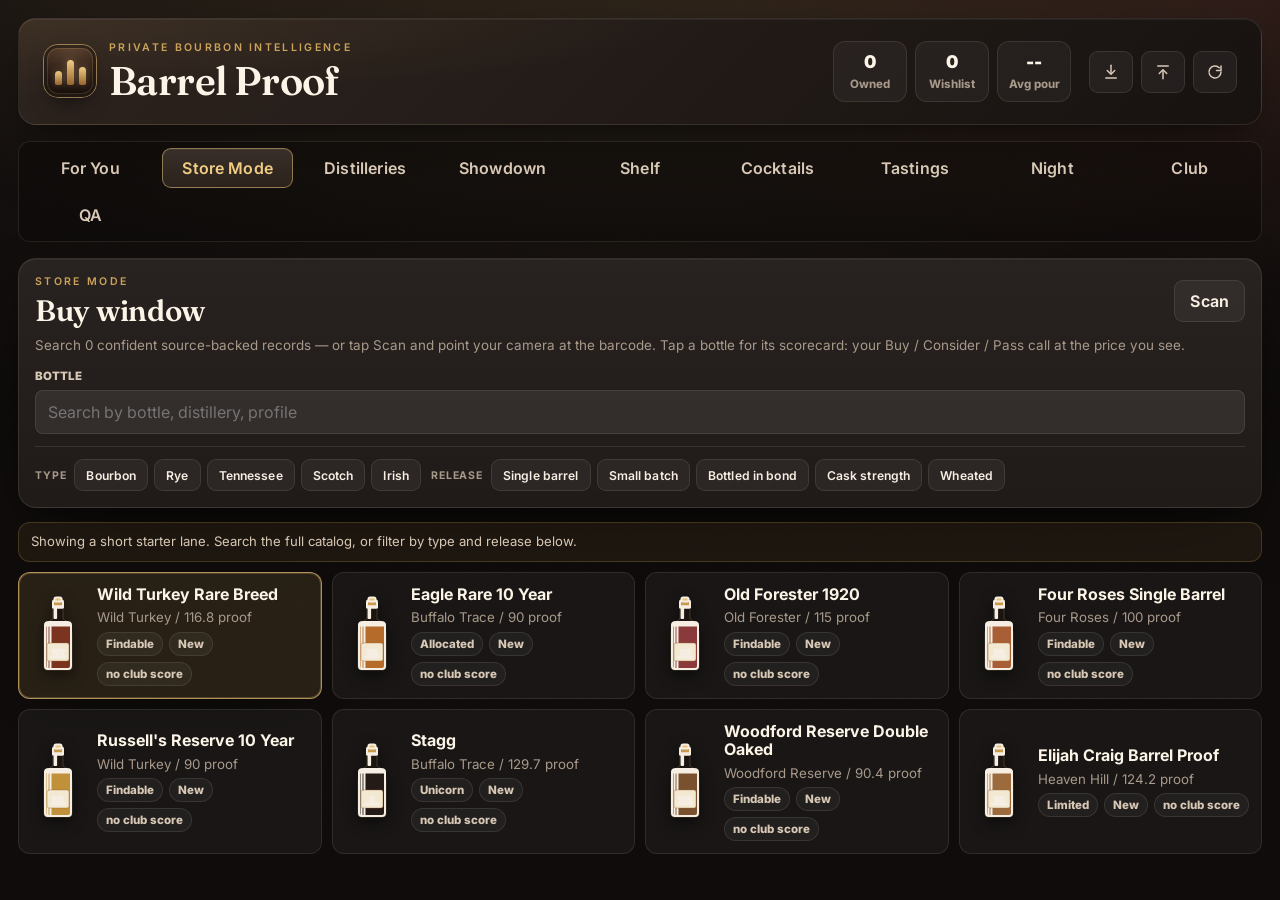
==== commit c53ab319: "Barcode scanner: point your camera at a bottle, get the scorecard The Scan button is live. Camera sc" ====
--- a/index.html
+++ b/index.html
@@ -8,6 +8,11 @@
     <meta name="theme-color" content="#120d0b">
     <link rel="manifest" href="./manifest.json">
     <link rel="icon" type="image/svg+xml" href="./icon.svg">
+    <link rel="icon" type="image/png" sizes="192x192" href="./icon-192.png">
+    <link rel="apple-touch-icon" href="./apple-touch-icon.png">
+    <meta name="apple-mobile-web-app-capable" content="yes">
+    <meta name="apple-mobile-web-app-status-bar-style" content="black-translucent">
+    <meta name="apple-mobile-web-app-title" content="Barrel Proof">
     <link rel="preconnect" href="https://fonts.googleapis.com">
     <link rel="preconnect" href="https://fonts.gstatic.com" crossorigin>
     <link rel="stylesheet" href="https://fonts.googleapis.com/css2?family=Fraunces:opsz,wght@9..144,400;9..144,500;9..144,600;9..144,700;9..144,900&family=Inter:wght@400;500;600;700;800&display=swap">
@@ -29,6 +34,7 @@
     <script src="./src/logic/reviews.js" defer></script>
     <script src="./src/logic/club.js" defer></script>
     <script src="./src/logic/night.js" defer></script>
+    <script src="./src/logic/barcode.js" defer></script>
     <script src="./src/logic/cocktails.js" defer></script>
     <script src="./src/storage/store.js" defer></script>
     <script src="./src/ui/render.js" defer></script>
--- a/styles.css
+++ b/styles.css
@@ -1834,6 +1834,139 @@
   color: var(--cream);
 }
 
+/* ---------- Bottle scorecard (tap-to-open detail) ---------- */
+.scorecard-backdrop {
+  position: fixed;
+  inset: 0;
+  z-index: 100;
+  display: flex;
+  align-items: flex-end;
+  justify-content: center;
+  background: rgba(8, 5, 4, 0.62);
+  -webkit-backdrop-filter: blur(3px);
+  backdrop-filter: blur(3px);
+  animation: scfade 160ms ease;
+}
+
+@keyframes scfade { from { opacity: 0; } to { opacity: 1; } }
+@keyframes scrise { from { transform: translateY(26px); } to { transform: translateY(0); } }
+
+.scorecard-card {
+  position: relative;
+  width: 100%;
+  max-width: 600px;
+  max-height: 94vh;
+  overflow-y: auto;
+  -webkit-overflow-scrolling: touch;
+  display: grid;
+  gap: 14px;
+  padding: 22px 18px 28px;
+  border: 1px solid var(--line-strong);
+  border-radius: 22px 22px 0 0;
+  background:
+    linear-gradient(180deg, rgba(255, 255, 255, 0.05), rgba(255, 255, 255, 0.02)),
+    var(--panel);
+  box-shadow: 0 -20px 60px rgba(0, 0, 0, 0.5);
+  animation: scrise 200ms cubic-bezier(0.2, 0.7, 0.2, 1);
+}
+
+.scorecard-card::before {
+  content: "";
+  position: absolute;
+  inset: 0 0 auto;
+  height: 5px;
+  border-radius: 22px 22px 0 0;
+  background: var(--brass);
+}
+.scorecard-card.decision-buy::before { background: #5d9b6b; }
+.scorecard-card.decision-pass::before { background: #b24b44; }
+.scorecard-card.decision-awaiting::before { background: rgba(255, 255, 255, 0.16); }
+
+.scorecard-close {
+  position: absolute;
+  top: 12px;
+  right: 12px;
+  width: 34px;
+  height: 34px;
+  display: grid;
+  place-items: center;
+  border: 1px solid var(--line);
+  border-radius: 50%;
+  background: rgba(0, 0, 0, 0.32);
+  color: var(--muted-strong);
+  font-size: 20px;
+  line-height: 1;
+  cursor: pointer;
+  z-index: 2;
+}
+.scorecard-close:hover { color: var(--cream); border-color: var(--muted); }
+
+.scorecard-price { display: grid; gap: 8px; }
+
+.scorecard-pours {
+  display: grid;
+  gap: 6px;
+  padding: 12px;
+  border: 1px solid var(--line);
+  border-radius: 12px;
+  background: rgba(255, 255, 255, 0.03);
+}
+.scorecard-pours h3 { margin: 0; }
+.scorecard-pours .pour-row {
+  display: flex;
+  justify-content: space-between;
+  color: var(--muted);
+  font-size: 0.85rem;
+}
+.scorecard-pours .pour-row b { color: var(--cream); }
+
+.scorecard-more {
+  border-top: 1px solid var(--line);
+  padding-top: 8px;
+}
+.scorecard-more > summary {
+  cursor: pointer;
+  font-weight: 700;
+  color: var(--brass-strong);
+  list-style: none;
+  padding: 6px 0;
+}
+.scorecard-more > summary::-webkit-details-marker { display: none; }
+.scorecard-more > summary::after { content: " \25be"; color: var(--muted); }
+.scorecard-more[open] > summary::after { content: " \25b4"; }
+.scorecard-more[open] { display: grid; gap: 14px; }
+
+.muted-note { color: var(--muted); font-size: 0.85rem; }
+
+.shelf-card-tap { cursor: pointer; }
+.shelf-card-tap:hover { border-color: var(--line-strong); }
+.shelf-card-tap:focus-visible { outline: 2px solid var(--brass); outline-offset: 2px; }
+
+.wiz-picks-row { margin: 2px 0 6px; }
+.wiz-picks-toggle {
+  padding: 6px 12px;
+  border: 1px dashed var(--line-strong);
+  border-radius: 999px;
+  background: transparent;
+  color: var(--muted-strong);
+  font-size: 0.8rem;
+  font-weight: 600;
+  cursor: pointer;
+}
+.wiz-picks-toggle:hover { color: var(--cream); border-color: var(--brass); }
+.wiz-picks-toggle.on {
+  border-style: solid;
+  border-color: var(--brass-strong);
+  background: rgba(203, 163, 90, 0.16);
+  color: var(--cream);
+}
+
+@media (min-width: 720px) {
+  .scorecard-backdrop { align-items: center; padding: 24px; }
+  .scorecard-card { border-radius: 20px; max-height: 90vh; }
+  .scorecard-card::before { border-radius: 20px 20px 0 0; }
+}
+
 .tag-picker {
   display: flex;
   flex-wrap: wrap;
@@ -1908,8 +2041,9 @@
 }
 
 .cocktail-card.active {
-  border-color: rgba(240, 201, 120, 0.68);
-  background: rgba(210, 168, 91, 0.13);
+  border-color: var(--brass-strong);
+  background: rgba(210, 168, 91, 0.18);
+  box-shadow: 0 0 0 1px rgba(241, 205, 132, 0.5), 0 10px 28px rgba(0, 0, 0, 0.28);
 }
 
 .cocktail-card strong {
@@ -1940,6 +2074,7 @@
 .cocktail-spec {
   position: sticky;
   top: 14px;
+  scroll-margin-top: 14px;
   display: grid;
   gap: 14px;
   border: 1px solid var(--line);
@@ -3663,6 +3798,48 @@
   color: #cfe4c5;
 }
 
+.batch-chip i {
+  margin-left: 5px;
+  padding-left: 5px;
+  border-left: 1px solid var(--line-strong);
+  color: var(--brass-strong);
+  font-style: normal;
+  font-weight: 800;
+}
+
+.wiz-batch-detail {
+  display: grid;
+  gap: 10px;
+  padding-top: 6px;
+}
+
+.wiz-howto {
+  margin: 0;
+  padding: 9px 11px;
+  border-radius: 10px;
+  background: rgba(203, 163, 90, 0.10);
+  border: 1px solid rgba(203, 163, 90, 0.28);
+  color: var(--muted-strong);
+  font-size: 0.82rem;
+  line-height: 1.45;
+}
+
+.wiz-howto b {
+  color: var(--brass-strong);
+}
+
+.wiz-perbarrel {
+  display: flex;
+  align-items: center;
+  justify-content: space-between;
+  gap: 12px;
+}
+
+.wiz-perbarrel > span:first-child {
+  color: var(--muted-strong);
+  font-size: 0.86rem;
+}
+
 .wiz-stepper {
   display: flex;
   align-items: center;
@@ -3942,3 +4119,243 @@
     grid-template-columns: minmax(70px, 1fr) minmax(0, 1.4fr) auto;
   }
 }
+
+/* ---------- Reviews everywhere (scorecard strip + deep links) ---------- */
+.scorecard-reviews {
+  display: flex;
+  align-items: baseline;
+  gap: 12px;
+  padding: 10px 12px;
+  border: 1px solid var(--line);
+  border-radius: 12px;
+  background: rgba(255, 255, 255, 0.03);
+}
+
+.scorecard-reviews-label {
+  flex: 0 0 auto;
+  color: var(--muted);
+  font-size: 0.72rem;
+  font-weight: 800;
+  letter-spacing: 0.08em;
+  text-transform: uppercase;
+}
+
+.scorecard-reviews-main {
+  display: flex;
+  flex-wrap: wrap;
+  gap: 8px;
+  color: var(--muted-strong);
+  font-size: 0.85rem;
+  min-width: 0;
+}
+
+.scorecard-reviews-main a {
+  color: var(--brass-strong);
+  text-decoration: none;
+}
+
+.scorecard-reviews-main a:hover {
+  text-decoration: underline;
+}
+
+.review-links {
+  display: flex;
+  flex-wrap: wrap;
+  gap: 8px;
+}
+
+.review-link {
+  display: inline-flex;
+  align-items: center;
+  padding: 6px 12px;
+  border: 1px solid var(--line-strong);
+  border-radius: 999px;
+  background: rgba(255, 255, 255, 0.04);
+  color: var(--brass-strong);
+  font-size: 0.8rem;
+  font-weight: 700;
+  text-decoration: none;
+}
+
+.review-link:hover {
+  border-color: var(--brass-strong);
+  background: rgba(203, 163, 90, 0.14);
+  color: var(--cream);
+}
+
+/* ---------- Premium motion ---------- */
+@property --score {
+  syntax: "<number>";
+  inherits: false;
+  initial-value: 0;
+}
+
+@media (prefers-reduced-motion: no-preference) {
+  /* Tab content rises in on each view change. */
+  main > * {
+    animation: bp-rise 240ms cubic-bezier(0.2, 0.7, 0.2, 1);
+  }
+
+  /* Scorecard: ring sweeps to its score, verdict stamps in. */
+  .scorecard-card .confidence-ring {
+    animation: bp-ringfill 750ms cubic-bezier(0.3, 0.6, 0.2, 1);
+  }
+
+  .scorecard-card .decision-topline strong {
+    animation: bp-stamp 420ms cubic-bezier(0.2, 0.9, 0.25, 1.15);
+  }
+
+  .mini-bottle,
+  .shelf-card,
+  .cocktail-card,
+  .batch-chip,
+  .price-chip,
+  .night-result,
+  .review-link {
+    transition: transform 150ms ease, border-color 150ms ease, box-shadow 150ms ease, background 150ms ease;
+  }
+
+  .mini-bottle:hover,
+  .shelf-card-tap:hover,
+  .cocktail-card:hover,
+  .night-result:hover {
+    transform: translateY(-2px);
+    box-shadow: 0 14px 34px rgba(0, 0, 0, 0.32);
+  }
+
+  .batch-chip:hover,
+  .price-chip:hover,
+  .review-link:hover {
+    transform: translateY(-1px);
+  }
+}
+
+@keyframes bp-rise {
+  from { opacity: 0; transform: translateY(8px); }
+  to { opacity: 1; transform: translateY(0); }
+}
+
+@keyframes bp-ringfill {
+  from { --score: 0; }
+}
+
+@keyframes bp-stamp {
+  0% { opacity: 0; transform: scale(1.22); letter-spacing: 0.04em; }
+  100% { opacity: 1; transform: scale(1); letter-spacing: -0.02em; }
+}
+
+/* Verdict-tinted ambient glow on the scorecard. */
+.scorecard-card.decision-buy {
+  box-shadow: 0 -18px 70px rgba(93, 155, 107, 0.18), 0 -20px 60px rgba(0, 0, 0, 0.5);
+}
+
+.scorecard-card.decision-pass {
+  box-shadow: 0 -18px 70px rgba(178, 75, 68, 0.16), 0 -20px 60px rgba(0, 0, 0, 0.5);
+}
+
+.scorecard-card.decision-consider {
+  box-shadow: 0 -18px 70px rgba(203, 163, 90, 0.14), 0 -20px 60px rgba(0, 0, 0, 0.5);
+}
+
+.mini-bottle:hover {
+  border-color: rgba(203, 163, 90, 0.45);
+}
+
+/* ---------- Barcode scanner ---------- */
+.scan-overlay {
+  position: fixed;
+  inset: 0;
+  z-index: 120;
+  display: flex;
+  align-items: flex-end;
+  justify-content: center;
+  background: rgba(8, 5, 4, 0.7);
+  -webkit-backdrop-filter: blur(3px);
+  backdrop-filter: blur(3px);
+}
+
+.scan-sheet {
+  position: relative;
+  width: 100%;
+  max-width: 560px;
+  display: grid;
+  gap: 12px;
+  padding: 22px 18px 26px;
+  border: 1px solid var(--line-strong);
+  border-radius: 22px 22px 0 0;
+  background:
+    linear-gradient(180deg, rgba(255, 255, 255, 0.05), rgba(255, 255, 255, 0.02)),
+    var(--panel);
+  box-shadow: 0 -20px 60px rgba(0, 0, 0, 0.55);
+}
+
+@media (min-width: 720px) {
+  .scan-overlay { align-items: center; padding: 24px; }
+  .scan-sheet { border-radius: 20px; }
+}
+
+.scan-video-wrap {
+  position: relative;
+  overflow: hidden;
+  border-radius: 14px;
+  border: 1px solid var(--line);
+  background: #000;
+  aspect-ratio: 4 / 3;
+}
+
+.scan-video {
+  width: 100%;
+  height: 100%;
+  object-fit: cover;
+}
+
+.scan-reticle {
+  position: absolute;
+  inset: 18% 12%;
+  border: 2px solid rgba(241, 205, 132, 0.85);
+  border-radius: 12px;
+  box-shadow: 0 0 0 2000px rgba(0, 0, 0, 0.22);
+  pointer-events: none;
+}
+
+.scan-status {
+  margin: 0;
+  color: var(--muted-strong);
+  font-size: 0.9rem;
+  min-height: 1.3em;
+}
+
+.scan-manual {
+  display: flex;
+  align-items: flex-end;
+  gap: 10px;
+}
+
+.scan-manual .field { flex: 1; }
+
+.scan-pending {
+  margin: 10px 0 0;
+  padding: 9px 12px;
+  border: 1px dashed rgba(203, 163, 90, 0.5);
+  border-radius: 10px;
+  background: rgba(203, 163, 90, 0.08);
+  color: var(--muted-strong);
+  font-size: 0.85rem;
+}
+
+.scan-pending b { color: var(--brass-strong); }
+
+.link-inline {
+  border: none;
+  background: none;
+  padding: 0;
+  color: var(--brass-strong);
+  font: inherit;
+  text-decoration: underline;
+  cursor: pointer;
+}
+
+.scan-link-btn {
+  border-color: rgba(241, 205, 132, 0.55);
+  background: rgba(203, 163, 90, 0.12);
+}
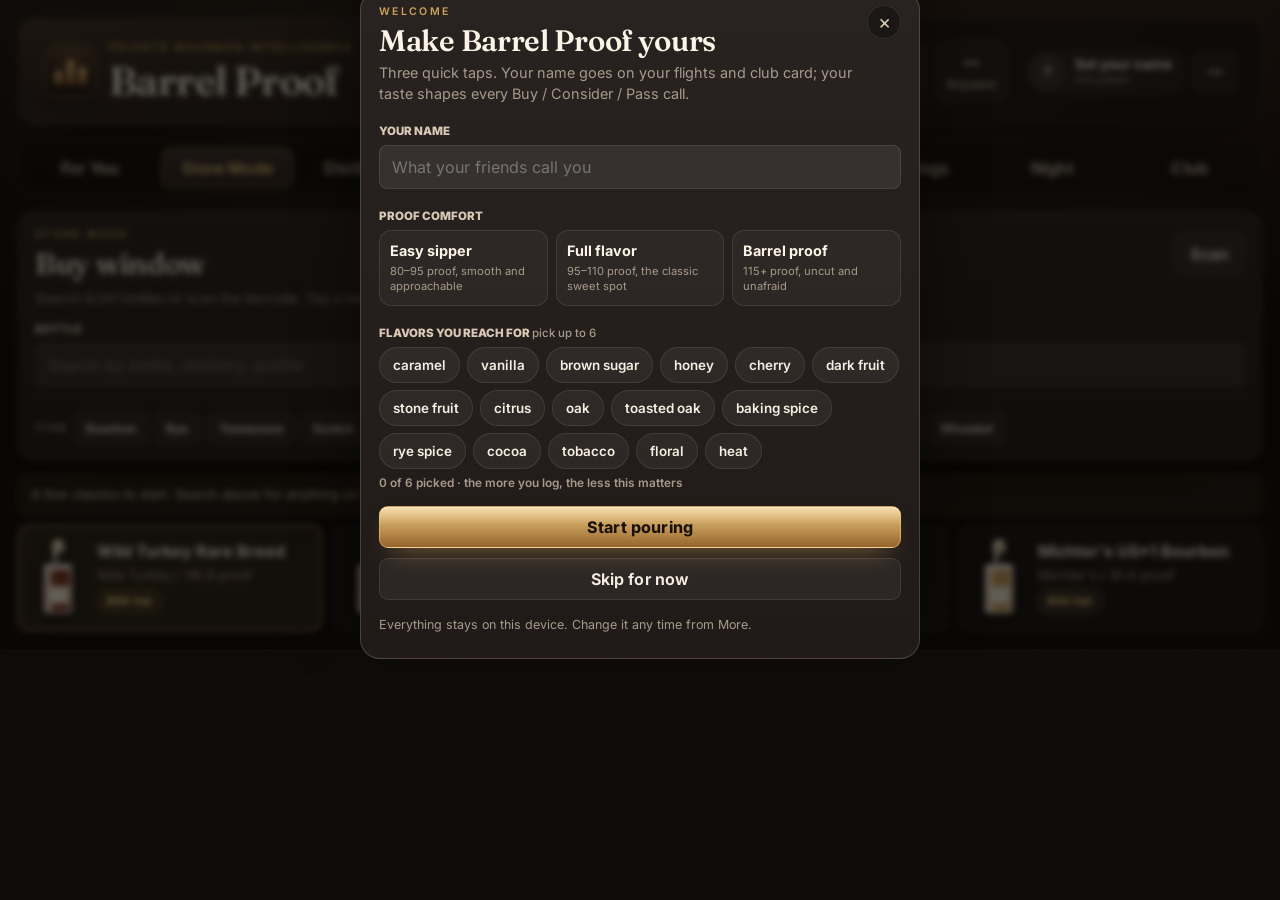
==== commit f09e1ba0: "Share-readiness pass: per-device profile, phone navigation, honest verdicts, findable Weller, club s" ====
--- a/index.html
+++ b/index.html
@@ -2,7 +2,8 @@
 <html lang="en">
   <head>
     <meta charset="utf-8">
-    <meta name="viewport" content="width=device-width, initial-scale=1">
+    <meta name="viewport" content="width=device-width, initial-scale=1, viewport-fit=cover">
+    <meta name="color-scheme" content="dark">
     <title>Barrel Proof</title>
     <meta name="description" content="A premium bourbon decision companion for store buys, shelf tracking, tastings, and private friend signals.">
     <meta name="theme-color" content="#120d0b">
@@ -13,9 +14,8 @@
     <meta name="apple-mobile-web-app-capable" content="yes">
     <meta name="apple-mobile-web-app-status-bar-style" content="black-translucent">
     <meta name="apple-mobile-web-app-title" content="Barrel Proof">
-    <link rel="preconnect" href="https://fonts.googleapis.com">
-    <link rel="preconnect" href="https://fonts.gstatic.com" crossorigin>
-    <link rel="stylesheet" href="https://fonts.googleapis.com/css2?family=Fraunces:opsz,wght@9..144,400;9..144,500;9..144,600;9..144,700;9..144,900&family=Inter:wght@400;500;600;700;800&display=swap">
+    <link rel="preload" href="./fonts/fraunces-latin-opsz-normal.woff2" as="font" type="font/woff2" crossorigin>
+    <link rel="preload" href="./fonts/inter-latin-wght-normal.woff2" as="font" type="font/woff2" crossorigin>
     <link rel="stylesheet" href="./styles.css">
     <script src="./src/data/bottles.js" defer></script>
     <script src="./src/data/friends.js" defer></script>
@@ -28,6 +28,7 @@
     <script src="./src/logic/showdown.js" defer></script>
     <script src="./src/logic/recommendation.js" defer></script>
     <script src="./src/logic/palate.js" defer></script>
+    <script src="./src/logic/profile.js" defer></script>
     <script src="./src/logic/collection.js" defer></script>
     <script src="./src/logic/prices.js" defer></script>
     <script src="./src/logic/research.js" defer></script>
@@ -35,6 +36,7 @@
     <script src="./src/logic/club.js" defer></script>
     <script src="./src/logic/night.js" defer></script>
     <script src="./src/logic/barcode.js" defer></script>
+    <script src="./src/logic/ratings.js" defer></script>
     <script src="./src/logic/cocktails.js" defer></script>
     <script src="./src/storage/store.js" defer></script>
     <script src="./src/ui/render.js" defer></script>
@@ -42,5 +44,6 @@
   </head>
   <body>
     <div id="app" class="app-shell"></div>
+    <noscript><p style="padding:24px;font-family:system-ui,sans-serif;color:#f6eee2">Barrel Proof needs JavaScript to run. Enable it and reload.</p></noscript>
   </body>
 </html>
--- a/styles.css
+++ b/styles.css
@@ -1,3 +1,24 @@
+/* Self-hosted variable fonts (SIL OFL, see fonts/LICENSE-*.txt). Served from the
+   same origin and precached by the service worker, so first paint never waits on
+   a third-party font CDN and the installed app looks right offline. */
+@font-face {
+  font-family: "Fraunces";
+  font-style: normal;
+  font-weight: 100 900;
+  font-display: swap;
+  src: url("./fonts/fraunces-latin-opsz-normal.woff2") format("woff2");
+  unicode-range: U+0000-00FF, U+0131, U+0152-0153, U+02BB-02BC, U+02C6, U+02DA, U+02DC, U+0304, U+0308, U+0329, U+2000-206F, U+20AC, U+2122, U+2191, U+2193, U+2212, U+2215, U+FEFF, U+FFFD;
+}
+
+@font-face {
+  font-family: "Inter";
+  font-style: normal;
+  font-weight: 100 900;
+  font-display: swap;
+  src: url("./fonts/inter-latin-wght-normal.woff2") format("woff2");
+  unicode-range: U+0000-00FF, U+0131, U+0152-0153, U+02BB-02BC, U+02C6, U+02DA, U+02DC, U+0304, U+0308, U+0329, U+2000-206F, U+20AC, U+2122, U+2191, U+2193, U+2212, U+2215, U+FEFF, U+FFFD;
+}
+
 :root {
   color-scheme: dark;
   --bg: #0e0b0a;
@@ -4359,3 +4380,1059 @@
   border-color: rgba(241, 205, 132, 0.55);
   background: rgba(203, 163, 90, 0.12);
 }
+
+/* Scanner tuning: capability controls + read feedback */
+.scan-controls {
+  display: flex;
+  gap: 8px;
+  min-height: 0;
+}
+
+.scan-ctl {
+  padding: 6px 14px;
+  font-size: 0.8rem;
+}
+
+.scan-ctl.active {
+  border-color: var(--brass-strong);
+  background: rgba(203, 163, 90, 0.18);
+  color: var(--cream);
+}
+
+.scan-reticle.scan-hit {
+  animation: bp-scanhit 480ms ease-out;
+}
+
+@keyframes bp-scanhit {
+  0% { border-color: #8fe3a1; box-shadow: 0 0 0 2000px rgba(0, 0, 0, 0.22), 0 0 26px rgba(143, 227, 161, 0.8) inset; }
+  100% { border-color: rgba(241, 205, 132, 0.85); box-shadow: 0 0 0 2000px rgba(0, 0, 0, 0.22); }
+}
+
+/* ---------- Your ratings (blind truth + boards) ---------- */
+.tastings-toggle { margin-bottom: 2px; }
+
+.gap-list {
+  display: grid;
+  gap: 10px;
+}
+
+.gap-row {
+  display: grid;
+  grid-template-columns: minmax(0, 1.1fr) minmax(0, 1.6fr) auto;
+  gap: 14px;
+  align-items: center;
+  width: 100%;
+  text-align: left;
+  padding: 12px 14px;
+  border: 1px solid var(--line);
+  border-radius: var(--radius);
+  background: rgba(255, 255, 255, 0.03);
+  color: var(--ink);
+  cursor: pointer;
+}
+
+.gap-row:hover { border-color: var(--line-strong); }
+
+.gap-name strong { display: block; color: var(--cream); line-height: 1.2; }
+.gap-name small { color: var(--muted); }
+
+.gap-bars { display: grid; gap: 6px; min-width: 0; }
+
+.gap-bar {
+  display: grid;
+  grid-template-columns: 52px minmax(0, 1fr) 30px;
+  gap: 8px;
+  align-items: center;
+}
+
+.gap-bar i {
+  font-style: normal;
+  color: var(--muted);
+  font-size: 0.7rem;
+  text-transform: uppercase;
+  letter-spacing: 0.06em;
+}
+
+.gap-bar b { color: var(--cream); font-size: 0.85rem; text-align: right; }
+
+.gap-track {
+  display: block;
+  height: 7px;
+  border-radius: 999px;
+  background: rgba(255, 255, 255, 0.08);
+  overflow: hidden;
+}
+
+.gap-track span {
+  display: block;
+  height: 100%;
+  border-radius: inherit;
+  background: linear-gradient(90deg, var(--brass-deep), var(--brass-strong));
+}
+
+.gap-bar.blind .gap-track span {
+  background: linear-gradient(90deg, #3c5e8f, #7fa9d8);
+}
+
+.gap-delta {
+  display: grid;
+  justify-items: center;
+  min-width: 72px;
+  padding: 7px 10px;
+  border-radius: 12px;
+  font-weight: 900;
+  font-size: 1.05rem;
+}
+
+.gap-delta small {
+  font-weight: 700;
+  font-size: 0.62rem;
+  text-transform: uppercase;
+  letter-spacing: 0.07em;
+  opacity: 0.85;
+}
+
+.gap-delta.over { background: rgba(178, 75, 68, 0.16); color: #e8a39c; border: 1px solid rgba(178, 75, 68, 0.4); }
+.gap-delta.under { background: rgba(93, 155, 107, 0.16); color: #a9d8b4; border: 1px solid rgba(93, 155, 107, 0.4); }
+
+.board-list { display: grid; gap: 8px; margin-top: 10px; }
+
+.board-row {
+  width: 100%;
+  text-align: left;
+  border: 1px solid var(--line);
+  background: rgba(255, 255, 255, 0.03);
+  border-radius: var(--radius);
+  padding: 10px 14px;
+  cursor: pointer;
+  color: var(--ink);
+}
+
+.board-row:hover { border-color: var(--line-strong); }
+
+@media (max-width: 640px) {
+  .gap-row { grid-template-columns: 1fr; gap: 10px; }
+  .gap-delta { justify-self: start; grid-template-columns: auto auto; gap: 8px; align-items: baseline; }
+}
+
+/* Blind logging: toggle, chips, guess reveal */
+.blind-toggle {
+  display: flex;
+  gap: 7px;
+  margin-top: 6px;
+}
+
+.blind-chip {
+  display: inline-block;
+  padding: 1px 8px;
+  border-radius: 999px;
+  border: 1px solid rgba(127, 169, 216, 0.5);
+  background: rgba(60, 94, 143, 0.22);
+  color: #a9c6e8;
+  font-size: 0.66rem;
+  font-weight: 800;
+  letter-spacing: 0.06em;
+  text-transform: uppercase;
+  vertical-align: middle;
+}
+
+.tasting-card.blind { border-color: rgba(127, 169, 216, 0.3); }
+
+.guess-line {
+  margin: 4px 0 0;
+  color: var(--muted-strong);
+  font-size: 0.88rem;
+  font-style: italic;
+}
+
+.guess-nailed {
+  color: #a9d8b4;
+  font-style: normal;
+  font-weight: 800;
+}
+
+.optional-tag {
+  font-style: normal;
+  color: var(--muted);
+  font-weight: 500;
+  text-transform: none;
+  letter-spacing: 0;
+}
+
+/* Bottle lifecycle: backups, finished, rebuy */
+.shelf-row {
+  display: flex;
+  flex-wrap: wrap;
+  align-items: center;
+  gap: 12px;
+  padding: 10px 12px;
+  border: 1px solid var(--line);
+  border-radius: 12px;
+  background: rgba(255, 255, 255, 0.03);
+}
+
+.shelf-row-label {
+  color: var(--muted-strong);
+  font-size: 0.85rem;
+  font-weight: 700;
+}
+
+.shelf-row.finished { border-color: rgba(127, 169, 216, 0.3); }
+
+.rebuy-ask { color: var(--muted); font-size: 0.85rem; }
+
+.rebuy-pill {
+  padding: 4px 12px;
+  border-radius: 999px;
+  font-size: 0.8rem;
+  font-weight: 800;
+}
+
+.rebuy-pill.yes { background: rgba(93, 155, 107, 0.16); color: #a9d8b4; border: 1px solid rgba(93, 155, 107, 0.4); }
+.rebuy-pill.no { background: rgba(255, 255, 255, 0.06); color: var(--muted-strong); border: 1px solid var(--line-strong); }
+
+.finish-btn { margin-left: auto; }
+
+.guess-close { color: #f0b46a; font-style: normal; font-weight: 800; }
+
+/* Rebuy board + night guesses */
+.rebuy-row.yes > span:first-child { color: #a9d8b4; font-weight: 900; }
+.rebuy-row.no > span:first-child { color: var(--muted); }
+.night-guess-row input { width: 100%; min-width: 120px; }
+.night-guess-row span { color: var(--brass-strong); }
+
+/* Connoisseur pass: wheel groups, N/P/F, batch tags, calibration, identity */
+.tag-group { display: grid; gap: 5px; margin-bottom: 4px; }
+.tag-group > small {
+  color: var(--muted);
+  font-size: 0.68rem;
+  font-weight: 800;
+  text-transform: uppercase;
+  letter-spacing: 0.08em;
+}
+.custom-tag-add { display: inline-flex; gap: 6px; align-items: center; }
+.custom-tag-add input {
+  width: 150px;
+  padding: 5px 10px;
+  border-radius: 999px;
+  border: 1px dashed var(--line-strong);
+  background: transparent;
+  color: var(--ink);
+  font-size: 0.8rem;
+}
+.custom-tag-add .ghost-button { padding: 5px 12px; font-size: 0.78rem; }
+
+.npf-details { border-top: 1px solid var(--line); padding-top: 8px; }
+.npf-details summary { cursor: pointer; color: var(--brass-strong); font-weight: 700; font-size: 0.86rem; }
+.npf-details[open] { display: grid; gap: 8px; }
+.npf-line { margin: 4px 0 0; color: var(--muted-strong); font-size: 0.85rem; }
+.npf-line b { color: var(--brass-strong); }
+
+.batch-tag {
+  display: inline-block;
+  padding: 1px 8px;
+  border-radius: 999px;
+  border: 1px solid rgba(241, 205, 132, 0.4);
+  background: rgba(203, 163, 90, 0.12);
+  color: var(--brass-strong);
+  font-size: 0.68rem;
+  font-weight: 800;
+}
+.form-batches { margin-top: 6px; }
+.batch-breakdown { display: flex; flex-wrap: wrap; gap: 6px; margin-top: 8px; }
+
+.calib-bars { display: grid; gap: 6px; }
+.calib-bar { display: grid; grid-template-columns: 44px minmax(0,1fr) 34px; gap: 10px; align-items: center; }
+.calib-bar i { font-style: normal; color: var(--muted); font-size: 0.74rem; }
+.calib-bar b { text-align: right; color: var(--cream); font-size: 0.85rem; }
+.calib-subhead { margin: 14px 0 8px; color: var(--muted-strong); font-size: 0.85rem; text-transform: uppercase; letter-spacing: 0.06em; }
+.conflict-list { display: grid; gap: 8px; }
+.conflict-row {
+  padding: 10px 12px;
+  border: 1px solid rgba(178, 75, 68, 0.3);
+  border-radius: 10px;
+  background: rgba(178, 75, 68, 0.07);
+  color: var(--muted-strong);
+  font-size: 0.88rem;
+  line-height: 1.5;
+}
+
+.identity-panel { display: grid; gap: 8px; padding-top: 4px; border-top: 1px solid var(--line); }
+.identity-panel h3 { margin: 0; }
+.night-history-actions { display: inline-flex; align-items: center; gap: 10px; }
+.share-mini { padding: 4px 10px; font-size: 0.74rem; }
+
+/* Quick add + variant chips */
+.shelf-cta-actions { display: flex; gap: 10px; align-items: center; }
+.quickadd-results { display: grid; gap: 6px; }
+.quick-row { position: relative; padding-right: 64px; }
+.quick-row .quick-badge {
+  position: absolute;
+  right: 12px;
+  top: 50%;
+  transform: translateY(-50%);
+  display: grid;
+  place-items: center;
+  min-width: 38px;
+  height: 30px;
+  padding: 0 8px;
+  border-radius: 999px;
+  background: rgba(255, 255, 255, 0.07);
+  color: var(--muted-strong);
+  font-weight: 900;
+}
+.quick-row.owned { border-color: rgba(112, 151, 104, 0.5); }
+.quick-row.owned .quick-badge { background: rgba(112, 151, 104, 0.2); color: #cfe4c5; }
+.variant-chip { color: var(--brass-strong) !important; }
+
+/* =====================================================================
+   Share-ready pass: profile, sheets, bottom navigation, empty states
+   ===================================================================== */
+
+/* ---------- Header: profile chip + menu ---------- */
+.header-actions {
+  align-items: center;
+}
+
+.profile-chip {
+  display: inline-flex;
+  align-items: center;
+  gap: 10px;
+  min-height: 44px;
+  max-width: 220px;
+  padding: 4px 12px 4px 4px;
+  border: 1px solid var(--line);
+  border-radius: 999px;
+  background: rgba(255, 255, 255, 0.05);
+  color: var(--ink);
+  text-align: left;
+  transition: border-color 160ms ease, background 160ms ease, transform 160ms ease;
+}
+
+.profile-chip:hover {
+  border-color: rgba(241, 205, 132, 0.45);
+  background: rgba(203, 163, 90, 0.08);
+  transform: translateY(-1px);
+}
+
+.profile-avatar {
+  display: grid;
+  place-items: center;
+  width: 34px;
+  height: 34px;
+  border-radius: 50%;
+  background: linear-gradient(180deg, var(--brass-strong), var(--brass-deep));
+  color: #1b110b;
+  font-size: 0.8rem;
+  font-weight: 900;
+  letter-spacing: 0.02em;
+  flex: 0 0 auto;
+}
+
+.profile-chip.unset .profile-avatar {
+  background: rgba(255, 255, 255, 0.08);
+  color: var(--muted-strong);
+  border: 1px dashed var(--line-strong);
+}
+
+.profile-chip-text {
+  display: grid;
+  min-width: 0;
+  line-height: 1.15;
+}
+
+.profile-chip-text strong {
+  overflow: hidden;
+  color: var(--cream);
+  font-size: 0.86rem;
+  text-overflow: ellipsis;
+  white-space: nowrap;
+}
+
+.profile-chip-text small {
+  overflow: hidden;
+  color: var(--muted);
+  font-size: 0.68rem;
+  text-overflow: ellipsis;
+  white-space: nowrap;
+}
+
+/* ---------- Generic bottom sheet (More, Profile, About, Club link) ---------- */
+.sheet-backdrop {
+  position: fixed;
+  inset: 0;
+  z-index: 110;
+  display: flex;
+  align-items: flex-end;
+  justify-content: center;
+  background: rgba(8, 5, 4, 0.62);
+  -webkit-backdrop-filter: blur(3px);
+  backdrop-filter: blur(3px);
+  animation: scfade 160ms ease;
+}
+
+.sheet-card {
+  position: relative;
+  width: 100%;
+  max-width: 560px;
+  max-height: 92vh;
+  max-height: 92dvh;
+  overflow-y: auto;
+  -webkit-overflow-scrolling: touch;
+  display: grid;
+  gap: 16px;
+  padding: 14px 18px calc(24px + env(safe-area-inset-bottom, 0px));
+  border: 1px solid var(--line-strong);
+  border-radius: 22px 22px 0 0;
+  background:
+    linear-gradient(180deg, rgba(255, 255, 255, 0.05), rgba(255, 255, 255, 0.02)),
+    var(--panel);
+  box-shadow: 0 -20px 60px rgba(0, 0, 0, 0.5);
+  animation: scrise 220ms cubic-bezier(0.2, 0.7, 0.2, 1);
+}
+
+.sheet-grip {
+  justify-self: center;
+  width: 42px;
+  height: 5px;
+  border-radius: 999px;
+  background: rgba(255, 255, 255, 0.16);
+}
+
+.sheet-head {
+  display: flex;
+  align-items: flex-start;
+  justify-content: space-between;
+  gap: 12px;
+}
+
+.sheet-head p:not(.eyebrow) {
+  margin-top: 6px;
+  color: var(--muted);
+  font-size: 0.9rem;
+  line-height: 1.45;
+}
+
+.sheet-close {
+  flex: 0 0 auto;
+  width: 34px;
+  height: 34px;
+  display: grid;
+  place-items: center;
+  border: 1px solid var(--line);
+  border-radius: 50%;
+  background: rgba(0, 0, 0, 0.32);
+  color: var(--muted-strong);
+  font-size: 20px;
+  line-height: 1;
+}
+
+.sheet-section {
+  display: grid;
+  gap: 8px;
+}
+
+.sheet-section > .eyebrow {
+  margin-bottom: 0;
+}
+
+.sheet-row {
+  display: grid;
+  grid-template-columns: 40px minmax(0, 1fr) auto;
+  gap: 12px;
+  align-items: center;
+  width: 100%;
+  padding: 10px 12px;
+  border: 1px solid var(--line);
+  border-radius: var(--radius);
+  background: rgba(255, 255, 255, 0.04);
+  color: var(--ink);
+  text-align: left;
+  transition: border-color 150ms ease, background 150ms ease, transform 150ms ease;
+}
+
+.sheet-row:hover {
+  border-color: rgba(241, 205, 132, 0.4);
+  background: rgba(203, 163, 90, 0.07);
+  transform: translateY(-1px);
+}
+
+.sheet-row.active {
+  border-color: rgba(241, 205, 132, 0.55);
+  background: rgba(203, 163, 90, 0.14);
+}
+
+.sheet-row.danger {
+  border-color: rgba(178, 75, 68, 0.35);
+}
+
+.sheet-row.danger:hover {
+  border-color: rgba(178, 75, 68, 0.6);
+  background: rgba(178, 75, 68, 0.1);
+}
+
+.sheet-row-icon {
+  display: grid;
+  place-items: center;
+  width: 40px;
+  height: 40px;
+  border-radius: 12px;
+  background: rgba(203, 163, 90, 0.12);
+  color: var(--brass-strong);
+}
+
+.sheet-row.danger .sheet-row-icon {
+  background: rgba(178, 75, 68, 0.14);
+  color: #f0b7a5;
+}
+
+.sheet-row-icon svg {
+  width: 20px;
+  height: 20px;
+}
+
+.sheet-row-text {
+  display: grid;
+  gap: 2px;
+  min-width: 0;
+}
+
+.sheet-row-text strong {
+  color: var(--cream);
+  font-size: 0.95rem;
+  line-height: 1.15;
+}
+
+.sheet-row-text small {
+  overflow: hidden;
+  color: var(--muted);
+  font-size: 0.76rem;
+  line-height: 1.3;
+  text-overflow: ellipsis;
+  white-space: nowrap;
+}
+
+.sheet-row-end {
+  color: var(--muted);
+  font-size: 0.8rem;
+  font-weight: 700;
+}
+
+.sheet-toggle {
+  display: inline-block;
+  width: 40px;
+  height: 24px;
+  border-radius: 999px;
+  background: rgba(255, 255, 255, 0.12);
+  position: relative;
+  transition: background 160ms ease;
+}
+
+.sheet-toggle::after {
+  content: "";
+  position: absolute;
+  top: 3px;
+  left: 3px;
+  width: 18px;
+  height: 18px;
+  border-radius: 50%;
+  background: var(--cream);
+  transition: transform 160ms ease;
+}
+
+.sheet-toggle.on {
+  background: var(--brass);
+}
+
+.sheet-toggle.on::after {
+  transform: translateX(16px);
+}
+
+.sheet-actions {
+  display: grid;
+  gap: 10px;
+}
+
+.sheet-actions .ghost-button {
+  width: 100%;
+}
+
+.sheet-fine {
+  color: var(--muted);
+  font-size: 0.78rem;
+  line-height: 1.4;
+}
+
+@media (min-width: 720px) {
+  .sheet-backdrop {
+    align-items: center;
+    padding: 24px;
+  }
+
+  .sheet-card {
+    border-radius: 20px;
+    max-height: 88vh;
+    padding-bottom: 24px;
+  }
+
+  .sheet-grip {
+    display: none;
+  }
+}
+
+/* ---------- Profile / first-run sheet ---------- */
+.profile-sheet .field {
+  margin-top: 4px;
+}
+
+.comfort-options {
+  display: grid;
+  grid-template-columns: repeat(3, minmax(0, 1fr));
+  gap: 8px;
+}
+
+.comfort-option {
+  display: grid;
+  gap: 4px;
+  padding: 12px 10px;
+  border: 1px solid var(--line);
+  border-radius: var(--radius);
+  background: rgba(255, 255, 255, 0.04);
+  color: var(--ink);
+  text-align: left;
+  transition: border-color 150ms ease, background 150ms ease, transform 150ms ease;
+}
+
+.comfort-option:hover {
+  border-color: rgba(241, 205, 132, 0.4);
+  transform: translateY(-1px);
+}
+
+.comfort-option.on {
+  border-color: rgba(241, 205, 132, 0.6);
+  background: rgba(203, 163, 90, 0.16);
+  box-shadow: inset 0 0 0 1px rgba(241, 205, 132, 0.18);
+}
+
+.comfort-option strong {
+  color: var(--cream);
+  font-size: 0.9rem;
+  line-height: 1.15;
+}
+
+.comfort-option small {
+  color: var(--muted);
+  font-size: 0.7rem;
+  line-height: 1.3;
+}
+
+.comfort-option.on strong {
+  color: var(--brass-strong);
+}
+
+.flavor-picker {
+  display: flex;
+  flex-wrap: wrap;
+  gap: 7px;
+}
+
+.flavor-picker button {
+  min-height: 36px;
+  padding: 0 13px;
+  border: 1px solid var(--line);
+  border-radius: 999px;
+  background: rgba(255, 255, 255, 0.05);
+  color: var(--ink);
+  font-size: 0.84rem;
+  font-weight: 600;
+  transition: border-color 150ms ease, background 150ms ease, transform 150ms ease;
+}
+
+.flavor-picker button:hover {
+  border-color: rgba(241, 205, 132, 0.4);
+  transform: translateY(-1px);
+}
+
+.flavor-picker button.on {
+  border-color: rgba(241, 205, 132, 0.6);
+  background: rgba(203, 163, 90, 0.18);
+  color: var(--brass-strong);
+}
+
+.flavor-count {
+  color: var(--muted);
+  font-size: 0.74rem;
+  font-weight: 600;
+}
+
+@media (max-width: 420px) {
+  .comfort-options {
+    grid-template-columns: 1fr;
+  }
+
+  .comfort-option {
+    grid-template-columns: minmax(0, 1fr);
+  }
+}
+
+/* ---------- Bottom navigation (phones) ---------- */
+.bottombar {
+  display: none;
+}
+
+.header-menu {
+  display: inline-grid;
+}
+
+@media (max-width: 719px) {
+  .app-shell {
+    padding-bottom: calc(84px + env(safe-area-inset-bottom, 0px));
+  }
+
+  .tabbar,
+  .header-menu {
+    display: none;
+  }
+
+  .header-stats {
+    grid-template-columns: repeat(3, minmax(0, 1fr));
+    gap: 6px;
+  }
+
+  .header-stats div {
+    padding: 7px 6px;
+  }
+
+  .header-stats span {
+    font-size: 1rem;
+  }
+
+  .header-stats small {
+    font-size: 0.66rem;
+  }
+
+  .app-header {
+    grid-template-columns: minmax(0, 1fr) auto;
+    gap: 10px;
+    padding: 14px 14px 12px;
+  }
+
+  .header-stats {
+    grid-column: 1 / -1;
+    order: 3;
+  }
+
+  .profile-chip {
+    max-width: 150px;
+    padding-right: 10px;
+  }
+
+  .profile-chip-text small {
+    display: none;
+  }
+
+  .bottombar {
+    position: fixed;
+    left: 0;
+    right: 0;
+    bottom: 0;
+    z-index: 95;
+    display: grid;
+    grid-template-columns: repeat(5, minmax(0, 1fr));
+    gap: 2px;
+    padding: 6px 8px calc(8px + env(safe-area-inset-bottom, 0px));
+    border-top: 1px solid var(--line-strong);
+    background:
+      linear-gradient(180deg, rgba(255, 255, 255, 0.04), transparent),
+      rgba(20, 15, 13, 0.92);
+    -webkit-backdrop-filter: blur(14px);
+    backdrop-filter: blur(14px);
+    box-shadow: 0 -12px 30px rgba(0, 0, 0, 0.35);
+  }
+
+  .bottom-tab {
+    display: grid;
+    justify-items: center;
+    gap: 3px;
+    min-height: 52px;
+    padding: 6px 2px 4px;
+    border: 0;
+    border-radius: 12px;
+    background: transparent;
+    color: var(--muted);
+    font-size: 0.64rem;
+    font-weight: 700;
+    letter-spacing: 0.02em;
+    transition: color 150ms ease, background 150ms ease;
+    -webkit-tap-highlight-color: transparent;
+  }
+
+  .bottom-tab svg {
+    width: 22px;
+    height: 22px;
+    stroke-width: 1.9;
+  }
+
+  .bottom-tab span {
+    max-width: 100%;
+    overflow: hidden;
+    text-overflow: ellipsis;
+    white-space: nowrap;
+  }
+
+  .bottom-tab.active {
+    color: var(--brass-strong);
+    background: rgba(203, 163, 90, 0.12);
+  }
+
+  .bottom-tab:active {
+    background: rgba(203, 163, 90, 0.18);
+  }
+
+  .bp-toast {
+    bottom: calc(92px + env(safe-area-inset-bottom, 0px));
+    max-width: calc(100vw - 32px);
+    text-align: center;
+  }
+
+  .scorecard-card {
+    max-height: 94dvh;
+    padding-bottom: calc(28px + env(safe-area-inset-bottom, 0px));
+  }
+}
+
+/* ---------- Mini bottle result chips ---------- */
+.mini-tags .chip-price {
+  border-color: rgba(241, 205, 132, 0.4);
+  color: var(--brass-strong);
+  background: rgba(203, 163, 90, 0.1);
+}
+
+.mini-tags .chip-allocated {
+  border-color: rgba(210, 168, 91, 0.45);
+  color: var(--brass-strong);
+}
+
+.mini-tags .chip-unicorn {
+  border-color: rgba(178, 75, 68, 0.42);
+  color: #f0b7a5;
+  background: rgba(178, 75, 68, 0.1);
+}
+
+.mini-tags .chip-status {
+  border-color: rgba(112, 151, 104, 0.45);
+  color: #cfe4c5;
+  background: rgba(112, 151, 104, 0.1);
+}
+
+.mini-tags .chip-club {
+  border-color: rgba(90, 126, 155, 0.5);
+  color: #b8cad7;
+}
+
+/* ---------- Empty states with a next step ---------- */
+.empty-hero {
+  display: grid;
+  gap: 12px;
+  padding: 26px 22px;
+  border: 1px solid rgba(241, 205, 132, 0.25);
+  border-radius: var(--radius-lg);
+  background:
+    radial-gradient(120% 140% at 0% 0%, rgba(203, 163, 90, 0.14), transparent 55%),
+    linear-gradient(180deg, rgba(255, 255, 255, 0.04), rgba(255, 255, 255, 0.015)),
+    var(--panel);
+  box-shadow: var(--shadow-soft);
+}
+
+.empty-hero h3 {
+  font-family: var(--display);
+  font-size: 1.5rem;
+  font-weight: 600;
+  color: var(--cream);
+  letter-spacing: -0.01em;
+}
+
+.empty-hero p {
+  color: var(--muted-strong);
+  line-height: 1.5;
+  max-width: 52ch;
+}
+
+.empty-hero-actions {
+  display: flex;
+  flex-wrap: wrap;
+  gap: 10px;
+  margin-top: 4px;
+}
+
+.empty-hero-actions .primary-button,
+.empty-hero-actions .ghost-button {
+  width: auto;
+  padding: 0 18px;
+}
+
+.empty-hero-steps {
+  display: grid;
+  gap: 8px;
+  margin-top: 4px;
+}
+
+.empty-hero-steps div {
+  display: grid;
+  grid-template-columns: 28px minmax(0, 1fr);
+  gap: 10px;
+  align-items: start;
+  color: var(--muted-strong);
+  font-size: 0.9rem;
+  line-height: 1.4;
+}
+
+.empty-hero-steps b {
+  display: grid;
+  place-items: center;
+  width: 28px;
+  height: 28px;
+  border-radius: 50%;
+  background: rgba(203, 163, 90, 0.16);
+  color: var(--brass-strong);
+  font-size: 0.8rem;
+}
+
+/* ---------- Club share link ---------- */
+.club-link-row {
+  display: grid;
+  grid-template-columns: minmax(0, 1fr) auto;
+  gap: 8px;
+  align-items: end;
+  margin-top: 12px;
+}
+
+.club-link-row .field {
+  min-width: 0;
+}
+
+.club-share-panel .club-actions .primary-button {
+  width: auto;
+  padding: 0 18px;
+}
+
+.club-secondary {
+  display: flex;
+  flex-wrap: wrap;
+  gap: 8px 14px;
+  margin-top: 10px;
+}
+
+.club-secondary .link-inline {
+  font-size: 0.82rem;
+}
+
+/* ---------- Scorecard: grouped full details ---------- */
+.scorecard-group {
+  display: grid;
+  gap: 12px;
+}
+
+.scorecard-group > h4 {
+  margin: 4px 0 -2px;
+  color: var(--muted);
+  font-size: 0.68rem;
+  font-weight: 800;
+  letter-spacing: 0.14em;
+  text-transform: uppercase;
+}
+
+.scorecard-data {
+  border-top: 1px solid var(--line);
+  padding-top: 8px;
+}
+
+.scorecard-data > summary {
+  cursor: pointer;
+  color: var(--muted-strong);
+  font-size: 0.86rem;
+  font-weight: 700;
+  list-style: none;
+  padding: 6px 0;
+}
+
+.scorecard-data > summary::-webkit-details-marker {
+  display: none;
+}
+
+.scorecard-data > summary::after {
+  content: " \25be";
+  color: var(--muted);
+}
+
+.scorecard-data[open] > summary::after {
+  content: " \25b4";
+}
+
+.scorecard-data[open] {
+  display: grid;
+  gap: 14px;
+}
+
+/* ---------- About sheet stats ---------- */
+.about-stats {
+  display: grid;
+  grid-template-columns: repeat(3, minmax(0, 1fr));
+  gap: 8px;
+}
+
+.about-stats div {
+  padding: 10px;
+  border: 1px solid var(--line);
+  border-radius: var(--radius);
+  background: rgba(255, 255, 255, 0.045);
+}
+
+.about-stats span {
+  display: block;
+  color: var(--muted);
+  font-size: 0.66rem;
+  font-weight: 800;
+  text-transform: uppercase;
+}
+
+.about-stats strong {
+  display: block;
+  margin-top: 3px;
+  color: var(--cream);
+  font-size: 1.05rem;
+}
+
+.about-copy {
+  color: var(--muted-strong);
+  font-size: 0.88rem;
+  line-height: 1.5;
+}
+
+.palate-summary {
+  grid-template-columns: repeat(auto-fit, minmax(140px, 1fr));
+}
+
+.palate-note {
+  margin-top: 10px;
+}
+
+/* Narrow phones: the profile chip collapses to its avatar so the brand line
+   never wraps. */
+@media (max-width: 480px) {
+  .profile-chip {
+    max-width: none;
+    gap: 0;
+    padding: 4px;
+  }
+
+  .profile-chip-text {
+    display: none;
+  }
+
+  .app-header .eyebrow {
+    white-space: nowrap;
+    font-size: 0.6rem;
+    letter-spacing: 0.18em;
+  }
+}
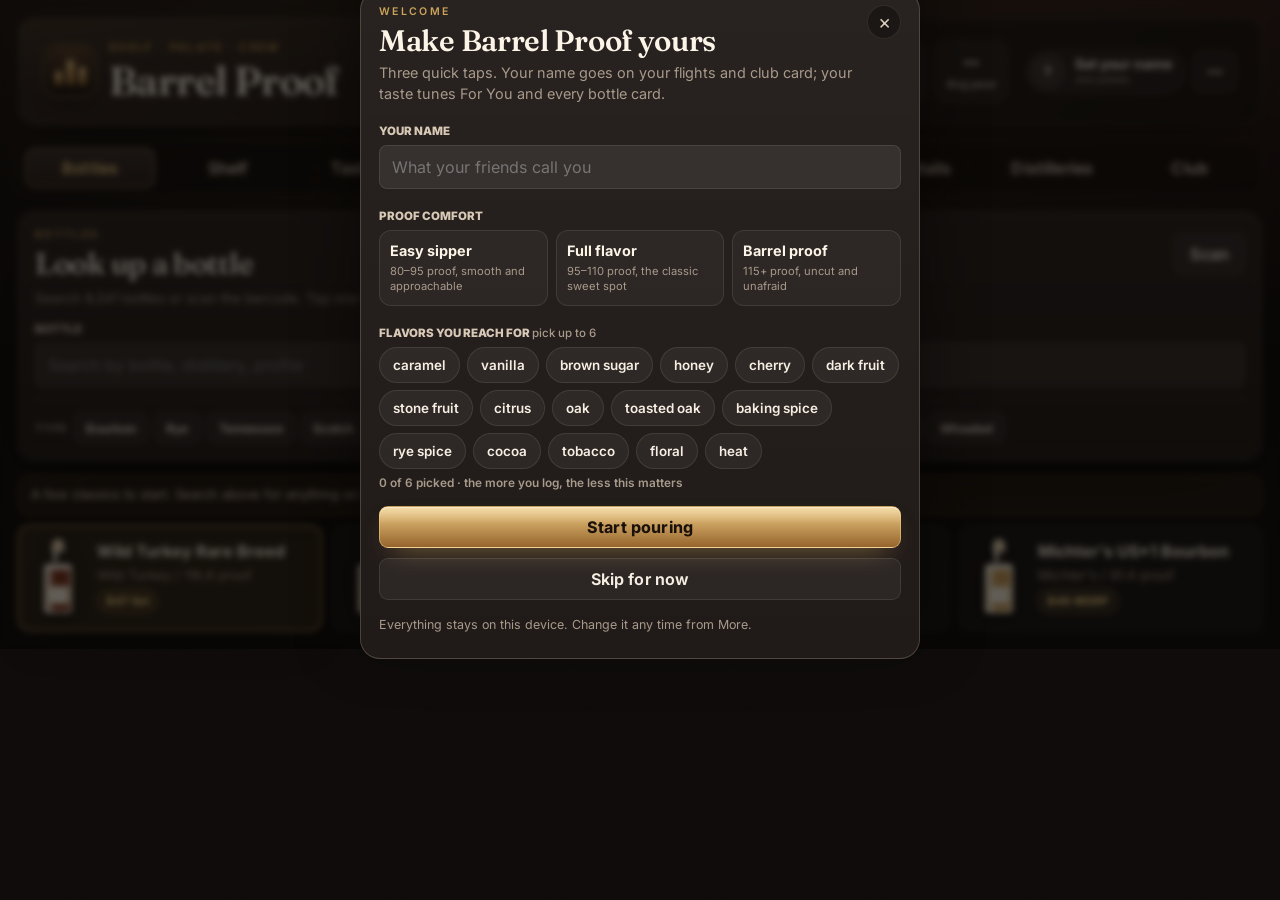
==== commit c5bd1aad: "Launch as a shelf, tasting and games companion; Price check becomes a beta toggle The Buy / Consider" ====
--- a/index.html
+++ b/index.html
@@ -5,7 +5,7 @@
     <meta name="viewport" content="width=device-width, initial-scale=1, viewport-fit=cover">
     <meta name="color-scheme" content="dark">
     <title>Barrel Proof</title>
-    <meta name="description" content="A premium bourbon decision companion for store buys, shelf tracking, tastings, and private friend signals.">
+    <meta name="description" content="A private bourbon companion: your shelf, your tastings, blind flights and Showdowns with friends, and every bottle's story.">
     <meta name="theme-color" content="#120d0b">
     <link rel="manifest" href="./manifest.json">
     <link rel="icon" type="image/svg+xml" href="./icon.svg">
--- a/styles.css
+++ b/styles.css
@@ -5436,3 +5436,24 @@
     letter-spacing: 0.18em;
   }
 }
+
+/* ---------- Bottle card (companion mode) ---------- */
+.bottle-card-mode .card-eyebrow {
+  margin: 4px 0 10px;
+}
+
+.bottle-card-mode .decision-metrics {
+  margin-top: 2px;
+}
+
+.price-sighting-row {
+  display: grid;
+  grid-template-columns: minmax(0, 1fr) auto;
+  gap: 8px;
+  align-items: end;
+  margin-top: 12px;
+}
+
+.price-sighting-row .price-log-btn {
+  min-height: 44px;
+}
